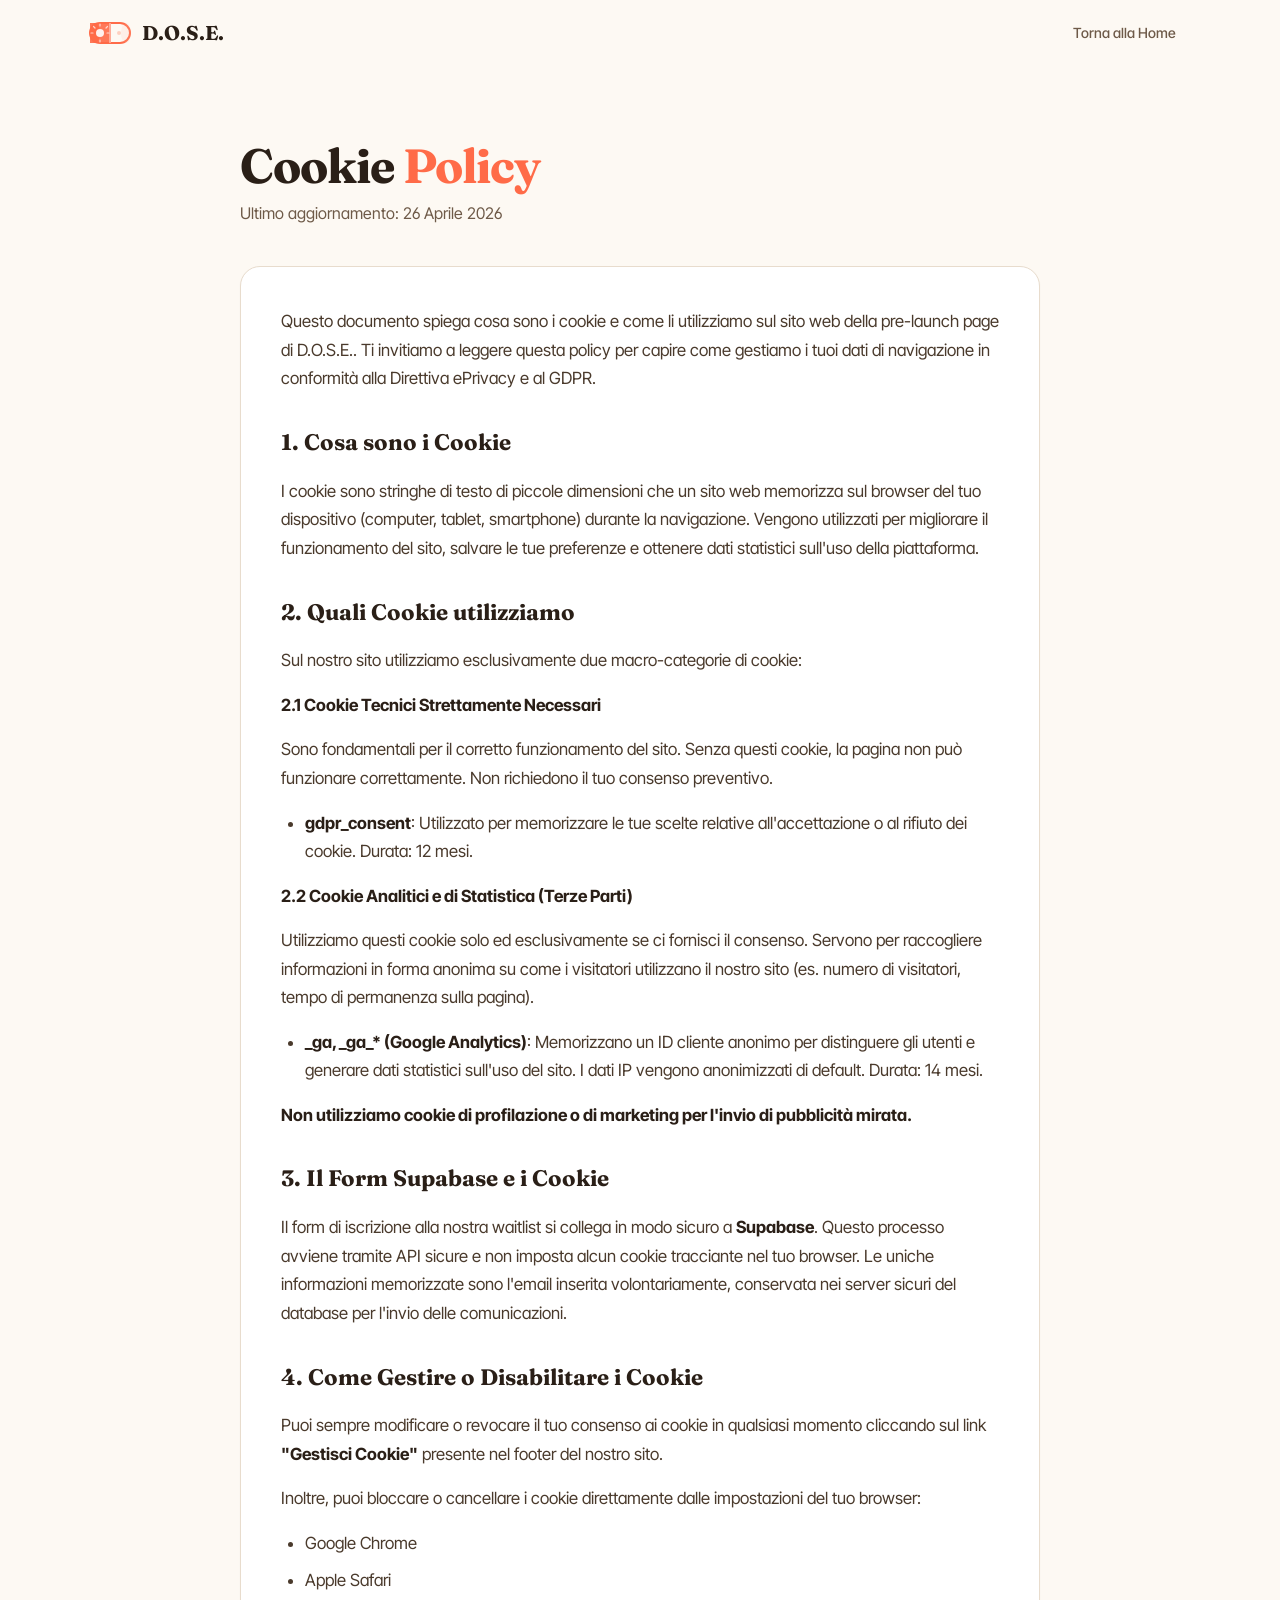
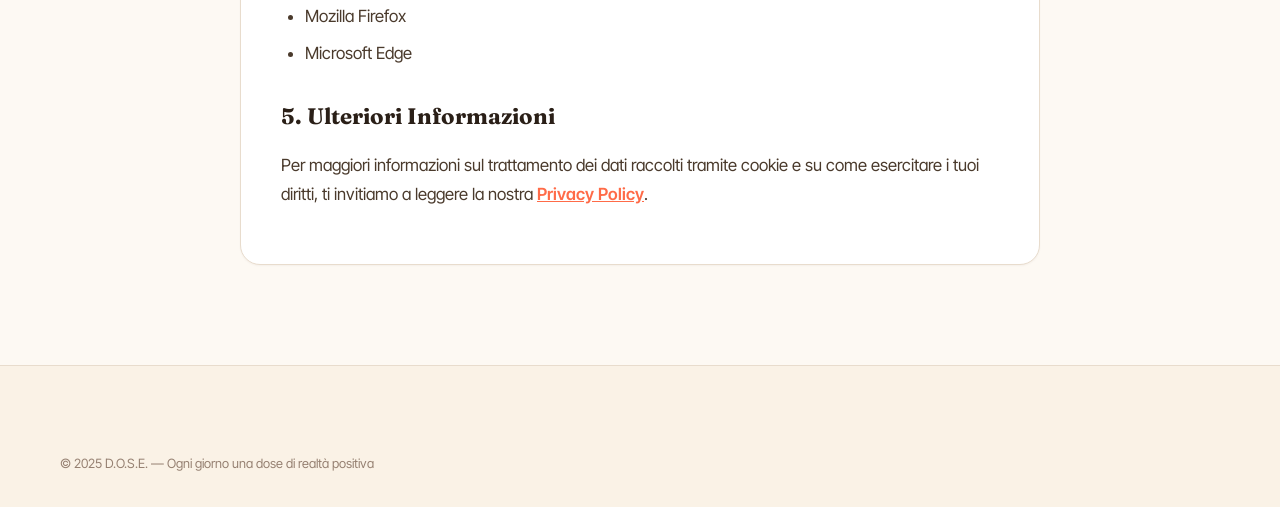
==== cookie.html @ d7580633 "Apply Sunrise design system, update index.html, style.css, and add Privacy/Cookie policy pages" ====
<!DOCTYPE html>
<html lang="it">
<head>
  <meta charset="UTF-8">
  <meta name="viewport" content="width=device-width, initial-scale=1.0">
  <title>Cookie Policy — D.O.S.E.</title>
  <meta name="robots" content="noindex, follow">
  <link rel="icon" type="image/png" href="logo.png">
  <link rel="preconnect" href="https://fonts.googleapis.com">
  <link rel="preconnect" href="https://fonts.gstatic.com" crossorigin>
  <link href="https://fonts.googleapis.com/css2?family=Inter+Tight:wght@400;500;600;700&family=Fraunces:opsz,wght@9..144,400;9..144,500;9..144,600;9..144,700;9..144,800&display=swap" rel="stylesheet">
  <link rel="stylesheet" href="style.css">
  <link rel="stylesheet" href="../shared/gdpr.css">
  <style>
    .legal-content h3 { font-family: var(--font-display); font-size: 1.4rem; color: var(--ink); margin: 32px 0 16px; }
    .legal-content p, .legal-content ul { font-size: 1.05rem; color: var(--ink-2); line-height: 1.7; margin-bottom: 16px; }
    .legal-content ul { padding-left: 24px; }
    .legal-content li { margin-bottom: 8px; }
    .legal-content strong { color: var(--ink); }
  </style>
</head>
<body>

  <nav id="nav">
    <div class="nav-inner">
      <a href="/" class="logo">
        <svg width="44" height="28" viewBox="0 0 44 28" fill="none" xmlns="http://www.w3.org/2000/svg">
          <rect x="2" y="4" width="40" height="20" rx="10" fill="none" stroke="#ff6b48" stroke-width="2"/>
          <rect x="2" y="4" width="21" height="20" rx="0" fill="#ff6b48" opacity=".9"/>
          <rect x="2" y="4" width="10" height="20" rx="10" fill="#ff6b48"/>
          <rect x="23" y="4" width="10" height="20" rx="10" fill="none"/>
          <rect x="33" y="4" width="10" height="20" rx="10" fill="#ffb59e" opacity=".15"/>
          <line x1="22" y1="4" x2="22" y2="24" stroke="#FFF" stroke-width="1.5" opacity=".5"/>
          <circle cx="31" cy="14" r="2" fill="#ffb59e" opacity=".6"/>
          <circle cx="12" cy="14" r="4" fill="white" opacity=".9"/>
          <path d="M12 7 L12 5M12 21 L12 23M5 14 L3 14M21 14 L19 14M7 9 L5.5 7.5M18 9 L19.5 7.5" stroke="white" stroke-width="1.2" stroke-linecap="round" opacity=".7"/>
        </svg>
        <span>D.O.S.E.</span>
      </a>
      <nav class="nav-links" id="nav-links">
        <a href="/">Torna alla Home</a>
      </nav>
    </div>
  </nav>

  <section class="section" style="padding-top: 140px; min-height: 80vh;">
    <div class="wrap" style="max-width: 800px;">
      <h1 class="sec-title" style="margin-bottom: 8px;">Cookie <span>Policy</span></h1>
      <p style="color: var(--ink-3); margin-bottom: 40px;">Ultimo aggiornamento: 26 Aprile 2026</p>
      
      <div class="card legal-content" style="padding: 40px; text-align: left;">
        <p>Questo documento spiega cosa sono i cookie e come li utilizziamo sul sito web della pre-launch page di D.O.S.E.. Ti invitiamo a leggere questa policy per capire come gestiamo i tuoi dati di navigazione in conformità alla Direttiva ePrivacy e al GDPR.</p>

        <h3>1. Cosa sono i Cookie</h3>
        <p>I cookie sono stringhe di testo di piccole dimensioni che un sito web memorizza sul browser del tuo dispositivo (computer, tablet, smartphone) durante la navigazione. Vengono utilizzati per migliorare il funzionamento del sito, salvare le tue preferenze e ottenere dati statistici sull'uso della piattaforma.</p>

        <h3>2. Quali Cookie utilizziamo</h3>
        <p>Sul nostro sito utilizziamo esclusivamente due macro-categorie di cookie:</p>
        
        <p><strong>2.1 Cookie Tecnici Strettamente Necessari</strong></p>
        <p>Sono fondamentali per il corretto funzionamento del sito. Senza questi cookie, la pagina non può funzionare correttamente. Non richiedono il tuo consenso preventivo.</p>
        <ul>
          <li><strong>gdpr_consent</strong>: Utilizzato per memorizzare le tue scelte relative all'accettazione o al rifiuto dei cookie. Durata: 12 mesi.</li>
        </ul>

        <p><strong>2.2 Cookie Analitici e di Statistica (Terze Parti)</strong></p>
        <p>Utilizziamo questi cookie solo ed esclusivamente se ci fornisci il consenso. Servono per raccogliere informazioni in forma anonima su come i visitatori utilizzano il nostro sito (es. numero di visitatori, tempo di permanenza sulla pagina).</p>
        <ul>
          <li><strong>_ga, _ga_* (Google Analytics)</strong>: Memorizzano un ID cliente anonimo per distinguere gli utenti e generare dati statistici sull'uso del sito. I dati IP vengono anonimizzati di default. Durata: 14 mesi.</li>
        </ul>

        <p><strong>Non utilizziamo cookie di profilazione o di marketing per l'invio di pubblicità mirata.</strong></p>

        <h3>3. Il Form Supabase e i Cookie</h3>
        <p>Il form di iscrizione alla nostra waitlist si collega in modo sicuro a <strong>Supabase</strong>. Questo processo avviene tramite API sicure e non imposta alcun cookie tracciante nel tuo browser. Le uniche informazioni memorizzate sono l'email inserita volontariamente, conservata nei server sicuri del database per l'invio delle comunicazioni.</p>

        <h3>4. Come Gestire o Disabilitare i Cookie</h3>
        <p>Puoi sempre modificare o revocare il tuo consenso ai cookie in qualsiasi momento cliccando sul link <strong>"Gestisci Cookie"</strong> presente nel footer del nostro sito.</p>
        <p>Inoltre, puoi bloccare o cancellare i cookie direttamente dalle impostazioni del tuo browser:</p>
        <ul>
          <li><a href="https://support.google.com/chrome/answer/95647" target="_blank" rel="noopener">Google Chrome</a></li>
          <li><a href="https://support.apple.com/it-it/guide/safari/sfri11471/mac" target="_blank" rel="noopener">Apple Safari</a></li>
          <li><a href="https://support.mozilla.org/it/kb/gestione-dei-cookie" target="_blank" rel="noopener">Mozilla Firefox</a></li>
          <li><a href="https://support.microsoft.com/it-it/microsoft-edge/eliminare-i-cookie-in-microsoft-edge-63947406-40ac-c3b8-57b9-2a946a29ae09" target="_blank" rel="noopener">Microsoft Edge</a></li>
        </ul>

        <h3>5. Ulteriori Informazioni</h3>
        <p>Per maggiori informazioni sul trattamento dei dati raccolti tramite cookie e su come esercitare i tuoi diritti, ti invitiamo a leggere la nostra <a href="privacy.html" style="color: var(--dose-coral); font-weight: 600; text-decoration: underline;">Privacy Policy</a>.</p>
      </div>
    </div>
  </section>

  <!-- ── FOOTER ────────────────────── -->
  <footer class="footer">
    <div class="footer-bot" style="border-top: none;">
      <p>© 2025 D.O.S.E. — Ogni giorno una dose di realtà positiva</p>
    </div>
  </footer>

</body>
</html>
---- style.css ----
/* D.O.S.E. — Design System */
/* Sunrise / warm optimism: peach, coral, golden hour */

:root {
  /* Brand */
  --dose-coral: #ff6b48;
  --dose-coral-deep: #e54b2a;
  --dose-peach: #ffd9c2;
  --dose-peach-soft: #ffe8d6;
  --dose-gold: #f5b962;
  --dose-amber: #d97a2c;
  --dose-rose: #ffb59e;

  /* Neutrals — warm */
  --ink: #2a1f17;
  --ink-2: #4a3a2c;
  --ink-3: #6e5a48;
  --ink-4: #968172;
  --line: #e8dccd;
  --line-2: #f0e6d8;
  --paper: #fdf9f3;
  --paper-2: #faf2e6;
  --cream: #fff8ee;
  --white: #ffffff;

  /* Semantic */
  --verified: #2f8f5e;
  --verified-bg: #e1f4e8;
  --warn: #c46a1a;
  --warn-bg: #fbecd6;
  --danger: #c53d3d;
  --danger-bg: #fbe2e2;

  /* Tier */
  --premium: #d4a248;
  --pro: #8a4dd9;
  --donor: #c0673e;

  /* Type */
  --font-sans: "Inter Tight", "SF Pro Text", -apple-system, BlinkMacSystemFont, system-ui, sans-serif;
  --font-display: "Fraunces", "Source Serif Pro", Georgia, serif;
  --font-mono: "JetBrains Mono", "SF Mono", ui-monospace, monospace;

  /* Radius */
  --r-sm: 6px;
  --r-md: 10px;
  --r-lg: 14px;
  --r-xl: 20px;
  --r-2xl: 28px;
  --r-full: 9999px;

  /* Shadow */
  --sh-sm: 0 1px 2px rgba(60, 30, 10, 0.04);
  --sh-md: 0 4px 14px rgba(80, 40, 15, 0.08);
  --sh-lg: 0 10px 32px rgba(80, 40, 15, 0.12);
}

/* Dark theme override (.dose-dark) */
.dose-dark {
  --ink: #fcefe1;
  --ink-2: #e3d3c0;
  --ink-3: #b39e8a;
  --ink-4: #8a7864;
  --line: #3a2c20;
  --line-2: #2c2017;
  --paper: #1a130d;
  --paper-2: #221911;
  --cream: #261c14;
  --white: #2c2118;

  --dose-peach: #4d2a18;
  --dose-peach-soft: #3a2014;
  --verified-bg: #163223;
  --warn-bg: #3a2912;
  --danger-bg: #3a1818;
}

@import url('https://fonts.googleapis.com/css2?family=Inter+Tight:wght@400;500;600;700&family=Fraunces:opsz,wght@9..144,400;9..144,500;9..144,600;9..144,700;9..144,800&display=swap');

*,*::before,*::after{box-sizing:border-box;margin:0;padding:0}
html{scroll-behavior:smooth;-webkit-font-smoothing:antialiased}
body{background:var(--paper);color:var(--ink);font-family:var(--font-sans);line-height:1.6;overflow-x:hidden;font-feature-settings:"ss01","cv11";}
img,svg{display:block;max-width:100%}
a{color:inherit;text-decoration:none}
button,input{font-family:inherit}

/* ── NAV ───────────────────────────── */
#nav{
  position:fixed;top:0;left:0;right:0;z-index:200;
  background:rgba(253,249,243,.88);
  border-bottom:1px solid transparent;
  backdrop-filter:blur(20px);-webkit-backdrop-filter:blur(20px);
  transition:border-color .3s,box-shadow .3s;
}
#nav.scrolled{border-color:var(--line);box-shadow:var(--sh-sm)}
.nav-inner{
  max-width:1160px;margin:0 auto;padding:0 28px;
  height:66px;display:flex;align-items:center;justify-content:space-between;
}
.logo{display:flex;align-items:center;gap:10px;font-family:var(--font-display);font-weight:700;font-size:1.25rem;color:var(--ink)}
.nav-links{display:flex;align-items:center;gap:4px}
.nav-links a{padding:8px 16px;font-size:.875rem;font-weight:500;color:var(--ink-3);border-radius:var(--r-md);transition:color .2s,background .2s}
.nav-links a:hover{color:var(--ink);background:var(--paper-2)}
.btn-nav{
  background:var(--ink) !important;color:var(--paper) !important;
  padding:9px 22px !important;border-radius:var(--r-full) !important;
  font-weight:600 !important;transition:transform .2s,box-shadow .2s !important;
}
.btn-nav:hover{transform:translateY(-2px) !important;box-shadow:var(--sh-md) !important}

/* ── HERO ──────────────────────────── */
.hero{
  min-height:100vh;display:grid;grid-template-columns:1fr 1fr;
  gap:60px;align-items:center;max-width:1160px;margin:0 auto;
  padding:110px 28px 80px;position:relative;
}
.hero::before{
  content:"";position:absolute;width:600px;height:600px;border-radius:50%;
  background:radial-gradient(circle,rgba(255,107,72,.08) 0%,transparent 70%);
  top:-100px;right:-150px;pointer-events:none;
}
.hero-badge{
  display:inline-flex;align-items:center;gap:8px;
  background:var(--dose-peach-soft);color:var(--dose-coral-deep);
  padding:7px 15px;border-radius:var(--r-full);font-size:.78rem;font-weight:600;
  margin-bottom:24px;border:1px solid rgba(255,107,72,.15);
}
.hero-title{
  font-family:var(--font-display);font-size:clamp(2.6rem,5vw,4.2rem);
  font-weight:700;line-height:1.1;letter-spacing:-.02em;color:var(--ink);
  margin-bottom:22px;
}
.hero-title em{font-style:italic;color:var(--dose-coral)}
.hero-sub{font-size:1.1rem;color:var(--ink-2);line-height:1.75;margin-bottom:36px;max-width:480px}
.hero-form{display:flex;gap:10px;flex-wrap:wrap;margin-bottom:14px}
.hero-form input{
  flex:1;min-width:210px;padding:14px 20px;
  border:1px solid var(--line);border-radius:var(--r-xl);
  background:var(--white);font-size:.9rem;color:var(--ink);outline:none;
  transition:border-color .2s,box-shadow .2s;
}
.hero-form input:focus{border-color:var(--dose-coral);box-shadow:0 0 0 4px rgba(255,107,72,.12)}
.hero-form input::placeholder{color:var(--ink-4)}
.btn-primary{
  display:inline-flex;align-items:center;justify-content:center;gap:8px;
  background:var(--dose-coral);color:#fff;padding:14px 24px;
  border-radius:var(--r-xl);font-size:.95rem;font-weight:600;border:none;cursor:pointer;
  transition:transform .2s,box-shadow .2s,background .2s;white-space:nowrap;
}
.btn-primary:hover{transform:translateY(-2px);box-shadow:0 8px 28px rgba(255,107,72,.3);background:var(--dose-coral-deep);}
.form-note{font-size:.78rem;color:var(--ink-4);margin-bottom:32px}
.hero-stats{display:flex;align-items:center;gap:28px;padding-top:28px;border-top:1px solid var(--line)}
.stat{display:flex;flex-direction:column;gap:3px}
.stat-n{font-family:var(--font-display);font-size:1.5rem;font-weight:700;color:var(--ink)}
.stat-l{font-size:.73rem;color:var(--ink-3);font-weight:500}
.stat-sep{width:1px;height:36px;background:var(--line)}

/* Hero right — news feed cards */
.hero-right{position:relative;display:flex;align-items:center;justify-content:center}
.feed-stack{position:relative;width:100%;max-width:380px}
.feed-card{
  background:var(--white);border-radius:var(--r-xl);padding:18px 20px;
  border:1px solid var(--line);box-shadow:var(--sh-md);
  margin-bottom:14px;animation:float-card 5s ease-in-out infinite;
}
.feed-card:nth-child(2){animation-delay:.9s}
.feed-card:nth-child(3){animation-delay:1.8s}
@keyframes float-card{0%,100%{transform:translateY(0)}50%{transform:translateY(-8px)}}
.feed-header{display:flex;align-items:center;gap:10px;margin-bottom:12px}
.feed-avatar{
  width:36px;height:36px;border-radius:50%;
  display:flex;align-items:center;justify-content:center;
  font-size:.65rem;font-weight:700;color:#fff;flex-shrink:0;
}
.av-amber{background:linear-gradient(135deg,#f5b962,#d97a2c)}
.av-rose{background:linear-gradient(135deg,#ffb59e,#ff6b48)}
.av-teal{background:linear-gradient(135deg,#6fc9a7,#2f8f5e)}
.feed-meta{flex:1}
.feed-author{font-weight:600;font-size:.85rem;color:var(--ink)}
.feed-time{font-size:.7rem;color:var(--ink-4)}
.feed-verified{
  display:flex;align-items:center;gap:4px;background:var(--verified-bg);
  color:var(--verified);font-size:.7rem;font-weight:700;padding:3px 8px;border-radius:var(--r-full);
}
.feed-content{font-size:.9rem;color:var(--ink-2);line-height:1.6;margin-bottom:12px}
.feed-reactions{display:flex;align-items:center;gap:12px}
.reaction{display:flex;align-items:center;gap:4px;font-size:.78rem;color:var(--ink-3)}

/* ── SECTIONS ──────────────────────── */
.section{padding:100px 28px}
.section-warm{background:var(--dose-peach-soft);padding:100px 28px}
.section-teal{background:var(--cream);padding:100px 28px}
.wrap{max-width:1160px;margin:0 auto}
.section-head{margin-bottom:56px}
.chip{
  display:inline-flex;align-items:center;gap:6px;
  padding:5px 14px;border-radius:var(--r-full);font-size:.75rem;
  font-weight:700;letter-spacing:.08em;text-transform:uppercase;
  margin-bottom:14px;
}
.chip-coral{background:rgba(255,107,72,.1);color:var(--dose-coral-deep);border:1px solid rgba(255,107,72,.2)}
.chip-amber{background:rgba(217,122,44,.1);color:var(--dose-amber);border:1px solid rgba(217,122,44,.2)}
.chip-rose{background:rgba(255,181,158,.2);color:var(--dose-coral-deep);border:1px solid rgba(255,107,72,.15)}
.chip-teal{background:var(--verified-bg);color:var(--verified);border:1px solid rgba(47,143,94,.15)}
.sec-title{font-family:var(--font-display);font-size:clamp(2rem,4vw,3rem);font-weight:700;line-height:1.1;letter-spacing:-.02em;color:var(--ink)}
.sec-title span{color:var(--dose-coral)}
.sec-title .rose{color:var(--dose-rose)}
.sec-title .teal{color:var(--verified)}
.sec-sub{margin-top:14px;font-size:1.05rem;color:var(--ink-2);max-width:560px;line-height:1.75}

/* ── CARDS ─────────────────────────── */
.grid-3{display:grid;grid-template-columns:repeat(3,1fr);gap:20px}
.card{
  background:var(--white);border-radius:var(--r-xl);padding:30px 26px;
  border:1px solid var(--line);box-shadow:var(--sh-sm);
  transition:transform .3s,box-shadow .3s;
}
.card:hover{transform:translateY(-5px);box-shadow:var(--sh-md)}
.card-icon{width:54px;height:54px;border-radius:var(--r-lg);display:flex;align-items:center;justify-content:center;margin-bottom:20px}
.icon-amber{background:rgba(217,122,44,.1)}
.icon-rose{background:rgba(255,181,158,.3)}
.icon-teal{background:var(--verified-bg)}
.card h3{font-family:var(--font-display);font-size:1.2rem;font-weight:700;margin-bottom:10px;color:var(--ink)}
.card p{font-size:.9rem;color:var(--ink-3);line-height:1.7}

/* ── BENTO ──────────────────────────── */
.bento{display:grid;grid-template-columns:repeat(3,1fr);gap:16px}
.bento-card{background:var(--white);border-radius:var(--r-xl);padding:28px;border:1px solid var(--line);box-shadow:var(--sh-sm);transition:transform .3s,box-shadow .3s}
.bento-card:hover{transform:translateY(-4px);box-shadow:var(--sh-md)}
.bento-card.span2{grid-column:span 2}
.bento-icon{width:48px;height:48px;border-radius:var(--r-md);display:flex;align-items:center;justify-content:center;margin-bottom:16px}
.bento-card h4{font-family:var(--font-display);font-size:1.1rem;font-weight:700;margin-bottom:6px;color:var(--ink)}
.bento-card p{font-size:.85rem;color:var(--ink-2);line-height:1.65}
.bento-big-num{font-family:var(--font-display);font-size:3.5rem;font-weight:700;color:var(--dose-coral);opacity:.3;margin-bottom:4px;letter-spacing:-.03em}

/* ── CTA ──────────────────────────── */
.cta-section{background:linear-gradient(135deg,var(--dose-coral),var(--dose-gold));color:#fff;padding:100px 28px;text-align:center;position:relative;overflow:hidden}
.cta-section::before{content:"";position:absolute;width:700px;height:700px;border-radius:50%;background:rgba(255,255,255,.07);top:-300px;right:-200px;pointer-events:none}
.cta-section::after{content:"";position:absolute;width:500px;height:500px;border-radius:50%;background:rgba(0,0,0,.06);bottom:-200px;left:-100px;pointer-events:none}
.cta-inner{position:relative;z-index:1;max-width:580px;margin:0 auto}
.cta-section h2{font-family:var(--font-display);font-size:clamp(1.8rem,4vw,2.8rem);font-weight:700;letter-spacing:-.025em;margin-bottom:16px}
.cta-section p{font-size:1.05rem;opacity:.9;margin-bottom:36px;line-height:1.7}
.cta-form{display:flex;gap:10px;justify-content:center;flex-wrap:wrap}
.cta-form input{flex:1;min-width:220px;padding:14px 20px;border-radius:var(--r-xl);border:1px solid rgba(255,255,255,.35);background:rgba(255,255,255,.18);color:#fff;font-size:.95rem;outline:none;backdrop-filter:blur(6px);transition:border-color .2s}
.cta-form input::placeholder{color:rgba(255,255,255,.7)}
.cta-form input:focus{border-color:rgba(255,255,255,.9)}
.btn-white{background:#fff;color:var(--dose-coral-deep);padding:14px 26px;border-radius:var(--r-xl);font-size:.95rem;font-weight:700;border:none;cursor:pointer;transition:transform .2s,box-shadow .2s;white-space:nowrap}
.btn-white:hover{transform:translateY(-2px);box-shadow:var(--sh-md)}

/* ── FOOTER ────────────────────────── */
.footer{background:var(--paper-2);border-top:1px solid var(--line);padding:64px 28px 32px}
.footer-top{max-width:1160px;margin:0 auto;display:flex;gap:64px;flex-wrap:wrap;margin-bottom:48px}
.footer-brand{flex:0 0 280px}
.footer-brand .logo{margin-bottom:14px}
.footer-brand p{font-size:.875rem;color:var(--ink-3);line-height:1.65}
.footer-links{flex:1;display:flex;gap:48px;flex-wrap:wrap}
.fcol{display:flex;flex-direction:column;gap:0}
.fcol h5{font-size:.75rem;font-weight:700;text-transform:uppercase;letter-spacing:.05em;color:var(--ink-4);margin-bottom:16px}
.fcol a{font-size:.875rem;color:var(--ink-3);padding:5px 0;transition:color .2s}
.fcol a:hover{color:var(--ink)}
.footer-bot{max-width:1160px;margin:0 auto;display:flex;justify-content:space-between;align-items:center;flex-wrap:wrap;gap:12px;padding-top:24px;border-top:1px solid var(--line)}
.footer-bot p{font-size:.8rem;color:var(--ink-4)}
.socials{display:flex;gap:8px}
.socials a{width:36px;height:36px;border-radius:var(--r-md);border:1px solid var(--line);display:flex;align-items:center;justify-content:center;color:var(--ink-3);transition:color .2s,border-color .2s,background .2s}
.socials a:hover{color:var(--dose-coral);border-color:var(--dose-coral);background:var(--dose-peach-soft)}

/* ── ANIMATIONS ────────────────────── */
.reveal{opacity:0;transform:translateY(28px);transition:opacity .65s ease,transform .65s ease}
.reveal.visible{opacity:1;transform:none}
.reveal-up{opacity:0;transform:translateY(22px);transition:opacity .5s ease calc(var(--d,0s)),transform .5s ease calc(var(--d,0s))}
.reveal-up.visible{opacity:1;transform:none}

/* ── HAMBURGER MENU ─────────────────── */
.nav-toggle{
  display:none;
  flex-direction:column;justify-content:center;align-items:center;
  gap:5px;width:40px;height:40px;border-radius:10px;
  background:transparent;border:1px solid var(--line);cursor:pointer;
  padding:8px;transition:background .2s,border-color .2s;flex-shrink:0;
}
.nav-toggle span{
  display:block;width:18px;height:2px;background:var(--ink);
  border-radius:2px;transition:transform .3s,opacity .3s;
}
.nav-toggle.open span:nth-child(1){transform:translateY(7px) rotate(45deg)}
.nav-toggle.open span:nth-child(2){opacity:0}
.nav-toggle.open span:nth-child(3){transform:translateY(-7px) rotate(-45deg)}

/* ── RESPONSIVE ─────────────────────── */
@media(max-width:1024px){
  .hero{grid-template-columns:1fr;gap:48px;padding-top:100px;text-align:center;}
  .hero-left{display:flex;flex-direction:column;align-items:center}
  .hero-sub{margin-left:auto;margin-right:auto}
  .hero-stats{justify-content:center}
  .hero-right{justify-content:center}
  .feed-stack{max-width:420px}
  .bento{grid-template-columns:1fr 1fr}
  .bento-card.span2{grid-column:span 1}
  .grid-3[style*="repeat(4"]{grid-template-columns:repeat(2,1fr) !important}
}
@media(max-width:768px){
  .nav-toggle{display:flex}
  .nav-links{
    display:none;
    position:absolute;top:66px;left:0;right:0;
    background:rgba(253,249,243,.98);
    border-bottom:1px solid var(--line);
    backdrop-filter:blur(20px);-webkit-backdrop-filter:blur(20px);
    flex-direction:column;gap:0;padding:12px 16px 20px;
    box-shadow:var(--sh-md);
  }
  .nav-links.open{display:flex}
  .nav-links a{padding:12px 16px;font-size:.95rem;border-radius:var(--r-md);width:100%;text-align:left;}
  .btn-nav{margin-top:8px;text-align:center !important}
  .section,.section-warm,.section-teal{padding:70px 20px}
  .section-head{margin-bottom:40px}
  .hero{padding:90px 20px 60px;gap:40px}
  .hero-title{font-size:clamp(2.2rem,8vw,3rem)}
  .grid-3{grid-template-columns:1fr}
  .grid-3[style*="repeat(4"]{grid-template-columns:repeat(2,1fr) !important}
  .bento{grid-template-columns:1fr}
  .bento-card.span2{grid-column:span 1}
  .footer{padding:48px 20px 28px}
  .footer-top{flex-direction:column;gap:32px}
  .footer-brand{flex:none;width:100%}
  .footer-links{gap:24px}
  .footer-bot{flex-direction:column;align-items:flex-start;gap:16px}
}
@media(max-width:480px){
  .nav-inner{padding:0 16px}
  .hero{padding:80px 16px 52px;gap:36px}
  .hero-title{font-size:clamp(2rem,9vw,2.6rem)}
  .hero-sub{font-size:.95rem}
  .hero-form{flex-direction:column;gap:10px}
  .hero-form input,.btn-primary{width:100%;min-width:0;justify-content:center}
  .hero-stats{gap:18px;flex-wrap:wrap}
  .stat-sep{display:none}
  .feed-stack{max-width:100%}
  .section,.section-warm,.section-teal{padding:56px 16px}
  .sec-title{font-size:clamp(1.7rem,7vw,2.2rem)}
  .card{padding:22px 18px}
  .bento-card{padding:22px 18px}
  .cta-section{padding:70px 16px}
  .cta-form{flex-direction:column;align-items:stretch}
  .cta-form input,.btn-white{width:100%;min-width:0}
  .footer{padding:40px 16px 24px}
  .footer-links{flex-direction:column;gap:20px}
  .footer-bot{gap:12px}
}
@media(max-width:360px){
  .hero-title{font-size:1.9rem}
  .sec-title{font-size:1.6rem}
  .grid-3[style*="repeat(4"]{grid-template-columns:1fr !important}
}
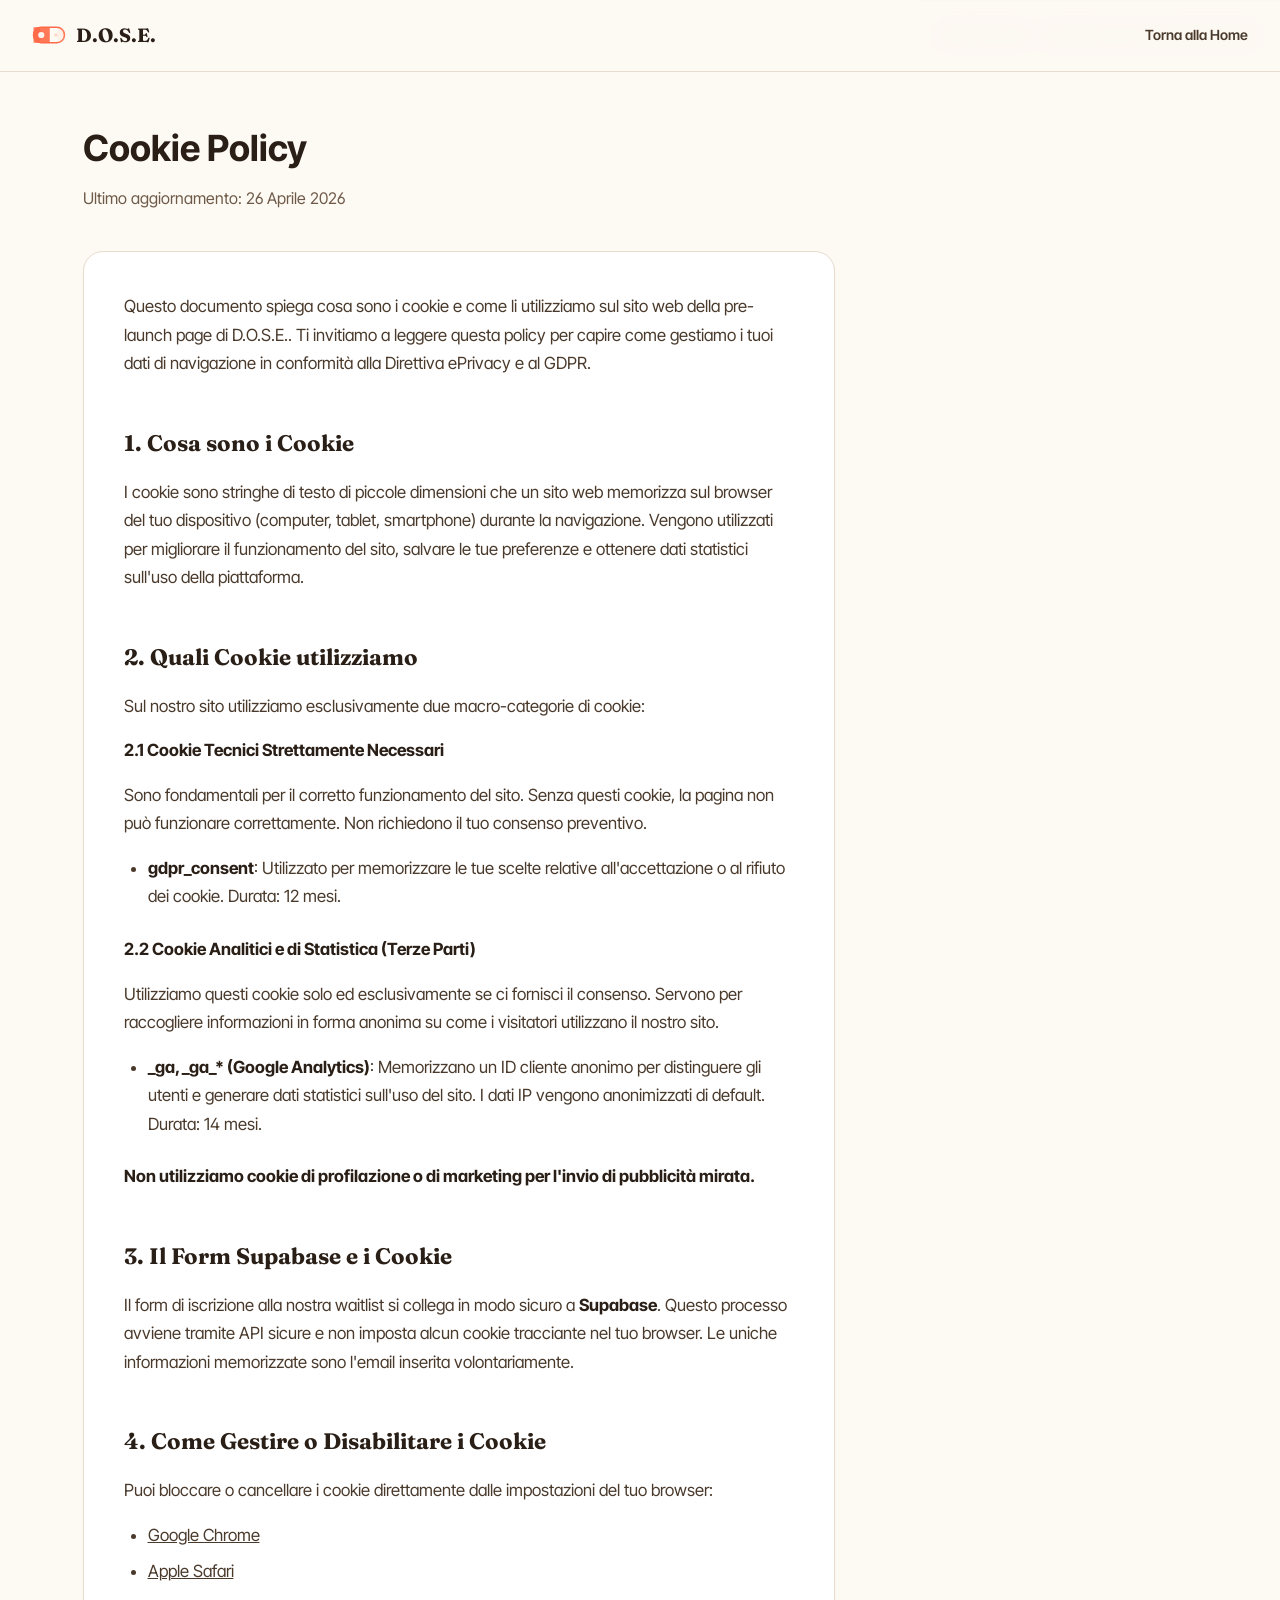
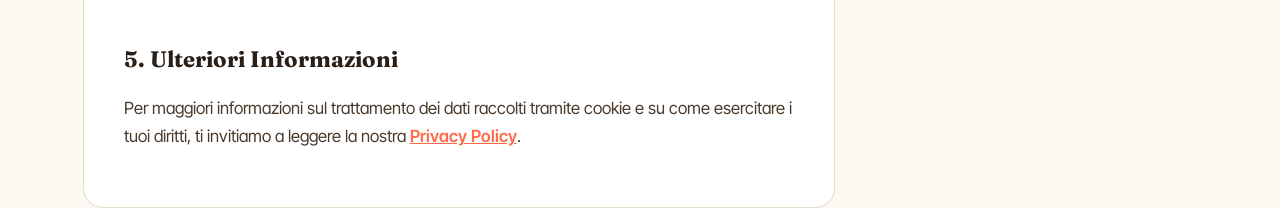
==== commit 71a8632a: "Complete redesign: implement web-shell app UI as landing page and add Termini" ====
--- a/cookie.html
+++ b/cookie.html
@@ -11,90 +11,68 @@
   <link href="https://fonts.googleapis.com/css2?family=Inter+Tight:wght@400;500;600;700&family=Fraunces:opsz,wght@9..144,400;9..144,500;9..144,600;9..144,700;9..144,800&display=swap" rel="stylesheet">
   <link rel="stylesheet" href="style.css">
   <link rel="stylesheet" href="../shared/gdpr.css">
-  <style>
-    .legal-content h3 { font-family: var(--font-display); font-size: 1.4rem; color: var(--ink); margin: 32px 0 16px; }
-    .legal-content p, .legal-content ul { font-size: 1.05rem; color: var(--ink-2); line-height: 1.7; margin-bottom: 16px; }
-    .legal-content ul { padding-left: 24px; }
-    .legal-content li { margin-bottom: 8px; }
-    .legal-content strong { color: var(--ink); }
-  </style>
 </head>
-<body>
+<body class="app-layout legal-page" style="overflow-y: auto;">
 
-  <nav id="nav">
-    <div class="nav-inner">
-      <a href="/" class="logo">
-        <svg width="44" height="28" viewBox="0 0 44 28" fill="none" xmlns="http://www.w3.org/2000/svg">
-          <rect x="2" y="4" width="40" height="20" rx="10" fill="none" stroke="#ff6b48" stroke-width="2"/>
-          <rect x="2" y="4" width="21" height="20" rx="0" fill="#ff6b48" opacity=".9"/>
-          <rect x="2" y="4" width="10" height="20" rx="10" fill="#ff6b48"/>
-          <rect x="23" y="4" width="10" height="20" rx="10" fill="none"/>
-          <rect x="33" y="4" width="10" height="20" rx="10" fill="#ffb59e" opacity=".15"/>
-          <line x1="22" y1="4" x2="22" y2="24" stroke="#FFF" stroke-width="1.5" opacity=".5"/>
-          <circle cx="31" cy="14" r="2" fill="#ffb59e" opacity=".6"/>
-          <circle cx="12" cy="14" r="4" fill="white" opacity=".9"/>
-          <path d="M12 7 L12 5M12 21 L12 23M5 14 L3 14M21 14 L19 14M7 9 L5.5 7.5M18 9 L19.5 7.5" stroke="white" stroke-width="1.2" stroke-linecap="round" opacity=".7"/>
-        </svg>
-        <span>D.O.S.E.</span>
-      </a>
-      <nav class="nav-links" id="nav-links">
-        <a href="/">Torna alla Home</a>
-      </nav>
-    </div>
+  <nav id="nav" class="app-topbar" style="position: fixed; width: 100%; top: 0;">
+    <a href="/" class="logo" style="display: flex; align-items: center; gap: 10px; text-decoration: none;">
+      <svg width="34" height="22" viewBox="0 0 44 28" fill="none" xmlns="http://www.w3.org/2000/svg">
+        <rect x="2" y="4" width="40" height="20" rx="10" fill="none" stroke="#ff6b48" stroke-width="2"/>
+        <rect x="2" y="4" width="21" height="20" rx="0" fill="#ff6b48" opacity=".9"/>
+        <rect x="2" y="4" width="10" height="20" rx="10" fill="#ff6b48"/>
+        <rect x="33" y="4" width="10" height="20" rx="10" fill="#ffb59e" opacity=".15"/>
+        <circle cx="31" cy="14" r="2" fill="#ffb59e" opacity=".6"/>
+        <circle cx="12" cy="14" r="4" fill="white" opacity=".9"/>
+      </svg>
+      <span style="font-family: var(--font-display); font-weight: 700; font-size: 1.2rem; color: var(--ink);">D.O.S.E.</span>
+    </a>
+    <a href="/" style="margin-left: auto; font-size: 14px; font-weight: 600; color: var(--ink-2); text-decoration: none;">Torna alla Home</a>
   </nav>
 
-  <section class="section" style="padding-top: 140px; min-height: 80vh;">
-    <div class="wrap" style="max-width: 800px;">
-      <h1 class="sec-title" style="margin-bottom: 8px;">Cookie <span>Policy</span></h1>
-      <p style="color: var(--ink-3); margin-bottom: 40px;">Ultimo aggiornamento: 26 Aprile 2026</p>
+  <main style="padding: 120px 24px 80px; max-width: 800px; margin: 0 auto; width: 100%;">
+    <h1 class="dose-display" style="font-size: 36px; margin-bottom: 8px;">Cookie <span>Policy</span></h1>
+    <p style="color: var(--ink-3); margin-bottom: 40px;">Ultimo aggiornamento: 26 Aprile 2026</p>
+    
+    <div class="dc-card legal-content" style="padding: 40px; text-align: left; cursor: default; transform: none; box-shadow: var(--sh-sm);">
+      <p>Questo documento spiega cosa sono i cookie e come li utilizziamo sul sito web della pre-launch page di D.O.S.E.. Ti invitiamo a leggere questa policy per capire come gestiamo i tuoi dati di navigazione in conformità alla Direttiva ePrivacy e al GDPR.</p>
+
+      <h3>1. Cosa sono i Cookie</h3>
+      <p>I cookie sono stringhe di testo di piccole dimensioni che un sito web memorizza sul browser del tuo dispositivo (computer, tablet, smartphone) durante la navigazione. Vengono utilizzati per migliorare il funzionamento del sito, salvare le tue preferenze e ottenere dati statistici sull'uso della piattaforma.</p>
+
+      <h3>2. Quali Cookie utilizziamo</h3>
+      <p>Sul nostro sito utilizziamo esclusivamente due macro-categorie di cookie:</p>
       
-      <div class="card legal-content" style="padding: 40px; text-align: left;">
-        <p>Questo documento spiega cosa sono i cookie e come li utilizziamo sul sito web della pre-launch page di D.O.S.E.. Ti invitiamo a leggere questa policy per capire come gestiamo i tuoi dati di navigazione in conformità alla Direttiva ePrivacy e al GDPR.</p>
+      <p><strong>2.1 Cookie Tecnici Strettamente Necessari</strong></p>
+      <p>Sono fondamentali per il corretto funzionamento del sito. Senza questi cookie, la pagina non può funzionare correttamente. Non richiedono il tuo consenso preventivo.</p>
+      <ul>
+        <li><strong>gdpr_consent</strong>: Utilizzato per memorizzare le tue scelte relative all'accettazione o al rifiuto dei cookie. Durata: 12 mesi.</li>
+      </ul>
 
-        <h3>1. Cosa sono i Cookie</h3>
-        <p>I cookie sono stringhe di testo di piccole dimensioni che un sito web memorizza sul browser del tuo dispositivo (computer, tablet, smartphone) durante la navigazione. Vengono utilizzati per migliorare il funzionamento del sito, salvare le tue preferenze e ottenere dati statistici sull'uso della piattaforma.</p>
+      <p><strong>2.2 Cookie Analitici e di Statistica (Terze Parti)</strong></p>
+      <p>Utilizziamo questi cookie solo ed esclusivamente se ci fornisci il consenso. Servono per raccogliere informazioni in forma anonima su come i visitatori utilizzano il nostro sito.</p>
+      <ul>
+        <li><strong>_ga, _ga_* (Google Analytics)</strong>: Memorizzano un ID cliente anonimo per distinguere gli utenti e generare dati statistici sull'uso del sito. I dati IP vengono anonimizzati di default. Durata: 14 mesi.</li>
+      </ul>
 
-        <h3>2. Quali Cookie utilizziamo</h3>
-        <p>Sul nostro sito utilizziamo esclusivamente due macro-categorie di cookie:</p>
-        
-        <p><strong>2.1 Cookie Tecnici Strettamente Necessari</strong></p>
-        <p>Sono fondamentali per il corretto funzionamento del sito. Senza questi cookie, la pagina non può funzionare correttamente. Non richiedono il tuo consenso preventivo.</p>
-        <ul>
-          <li><strong>gdpr_consent</strong>: Utilizzato per memorizzare le tue scelte relative all'accettazione o al rifiuto dei cookie. Durata: 12 mesi.</li>
-        </ul>
+      <p><strong>Non utilizziamo cookie di profilazione o di marketing per l'invio di pubblicità mirata.</strong></p>
 
-        <p><strong>2.2 Cookie Analitici e di Statistica (Terze Parti)</strong></p>
-        <p>Utilizziamo questi cookie solo ed esclusivamente se ci fornisci il consenso. Servono per raccogliere informazioni in forma anonima su come i visitatori utilizzano il nostro sito (es. numero di visitatori, tempo di permanenza sulla pagina).</p>
-        <ul>
-          <li><strong>_ga, _ga_* (Google Analytics)</strong>: Memorizzano un ID cliente anonimo per distinguere gli utenti e generare dati statistici sull'uso del sito. I dati IP vengono anonimizzati di default. Durata: 14 mesi.</li>
-        </ul>
+      <h3>3. Il Form Supabase e i Cookie</h3>
+      <p>Il form di iscrizione alla nostra waitlist si collega in modo sicuro a <strong>Supabase</strong>. Questo processo avviene tramite API sicure e non imposta alcun cookie tracciante nel tuo browser. Le uniche informazioni memorizzate sono l'email inserita volontariamente.</p>
 
-        <p><strong>Non utilizziamo cookie di profilazione o di marketing per l'invio di pubblicità mirata.</strong></p>
+      <h3>4. Come Gestire o Disabilitare i Cookie</h3>
+      <p>Puoi bloccare o cancellare i cookie direttamente dalle impostazioni del tuo browser:</p>
+      <ul>
+        <li><a href="https://support.google.com/chrome/answer/95647" target="_blank" rel="noopener" style="text-decoration: underline;">Google Chrome</a></li>
+        <li><a href="https://support.apple.com/it-it/guide/safari/sfri11471/mac" target="_blank" rel="noopener" style="text-decoration: underline;">Apple Safari</a></li>
+      </ul>
 
-        <h3>3. Il Form Supabase e i Cookie</h3>
-        <p>Il form di iscrizione alla nostra waitlist si collega in modo sicuro a <strong>Supabase</strong>. Questo processo avviene tramite API sicure e non imposta alcun cookie tracciante nel tuo browser. Le uniche informazioni memorizzate sono l'email inserita volontariamente, conservata nei server sicuri del database per l'invio delle comunicazioni.</p>
+      <h3>5. Ulteriori Informazioni</h3>
+      <p>Per maggiori informazioni sul trattamento dei dati raccolti tramite cookie e su come esercitare i tuoi diritti, ti invitiamo a leggere la nostra <a href="privacy.html" style="color: var(--dose-coral); font-weight: 600; text-decoration: underline;">Privacy Policy</a>.</p>
+    </div>
+  </main>
 
-        <h3>4. Come Gestire o Disabilitare i Cookie</h3>
-        <p>Puoi sempre modificare o revocare il tuo consenso ai cookie in qualsiasi momento cliccando sul link <strong>"Gestisci Cookie"</strong> presente nel footer del nostro sito.</p>
-        <p>Inoltre, puoi bloccare o cancellare i cookie direttamente dalle impostazioni del tuo browser:</p>
-        <ul>
-          <li><a href="https://support.google.com/chrome/answer/95647" target="_blank" rel="noopener">Google Chrome</a></li>
-          <li><a href="https://support.apple.com/it-it/guide/safari/sfri11471/mac" target="_blank" rel="noopener">Apple Safari</a></li>
-          <li><a href="https://support.mozilla.org/it/kb/gestione-dei-cookie" target="_blank" rel="noopener">Mozilla Firefox</a></li>
-          <li><a href="https://support.microsoft.com/it-it/microsoft-edge/eliminare-i-cookie-in-microsoft-edge-63947406-40ac-c3b8-57b9-2a946a29ae09" target="_blank" rel="noopener">Microsoft Edge</a></li>
-        </ul>
-
-        <h3>5. Ulteriori Informazioni</h3>
-        <p>Per maggiori informazioni sul trattamento dei dati raccolti tramite cookie e su come esercitare i tuoi diritti, ti invitiamo a leggere la nostra <a href="privacy.html" style="color: var(--dose-coral); font-weight: 600; text-decoration: underline;">Privacy Policy</a>.</p>
-      </div>
-    </div>
-  </section>
-
-  <!-- ── FOOTER ────────────────────── -->
-  <footer class="footer">
-    <div class="footer-bot" style="border-top: none;">
-      <p>© 2025 D.O.S.E. — Ogni giorno una dose di realtà positiva</p>
-    </div>
+  <footer style="text-align: center; padding: 24px; border-top: 1px solid var(--line); color: var(--ink-4); font-size: 13px;">
+    <p>© 2025 D.O.S.E. — Ogni giorno una dose di realtà positiva</p>
   </footer>
 
 </body>
--- a/style.css
+++ b/style.css
@@ -1,5 +1,4 @@
-/* D.O.S.E. — Design System */
-/* Sunrise / warm optimism: peach, coral, golden hour */
+/* D.O.S.E. — Design System (App Shell layout) */
 
 :root {
   /* Brand */
@@ -55,300 +54,309 @@
   --sh-lg: 0 10px 32px rgba(80, 40, 15, 0.12);
 }
 
-/* Dark theme override (.dose-dark) */
-.dose-dark {
-  --ink: #fcefe1;
-  --ink-2: #e3d3c0;
-  --ink-3: #b39e8a;
-  --ink-4: #8a7864;
-  --line: #3a2c20;
-  --line-2: #2c2017;
-  --paper: #1a130d;
-  --paper-2: #221911;
-  --cream: #261c14;
-  --white: #2c2118;
-
-  --dose-peach: #4d2a18;
-  --dose-peach-soft: #3a2014;
-  --verified-bg: #163223;
-  --warn-bg: #3a2912;
-  --danger-bg: #3a1818;
-}
-
 @import url('https://fonts.googleapis.com/css2?family=Inter+Tight:wght@400;500;600;700&family=Fraunces:opsz,wght@9..144,400;9..144,500;9..144,600;9..144,700;9..144,800&display=swap');
 
 *,*::before,*::after{box-sizing:border-box;margin:0;padding:0}
 html{scroll-behavior:smooth;-webkit-font-smoothing:antialiased}
-body{background:var(--paper);color:var(--ink);font-family:var(--font-sans);line-height:1.6;overflow-x:hidden;font-feature-settings:"ss01","cv11";}
+body{background:var(--paper);color:var(--ink);font-family:var(--font-sans);line-height:1.6;overflow:hidden;font-feature-settings:"ss01","cv11";}
 img,svg{display:block;max-width:100%}
 a{color:inherit;text-decoration:none}
-button,input{font-family:inherit}
-
-/* ── NAV ───────────────────────────── */
-#nav{
-  position:fixed;top:0;left:0;right:0;z-index:200;
-  background:rgba(253,249,243,.88);
-  border-bottom:1px solid transparent;
-  backdrop-filter:blur(20px);-webkit-backdrop-filter:blur(20px);
-  transition:border-color .3s,box-shadow .3s;
-}
-#nav.scrolled{border-color:var(--line);box-shadow:var(--sh-sm)}
-.nav-inner{
-  max-width:1160px;margin:0 auto;padding:0 28px;
-  height:66px;display:flex;align-items:center;justify-content:space-between;
-}
-.logo{display:flex;align-items:center;gap:10px;font-family:var(--font-display);font-weight:700;font-size:1.25rem;color:var(--ink)}
-.nav-links{display:flex;align-items:center;gap:4px}
-.nav-links a{padding:8px 16px;font-size:.875rem;font-weight:500;color:var(--ink-3);border-radius:var(--r-md);transition:color .2s,background .2s}
-.nav-links a:hover{color:var(--ink);background:var(--paper-2)}
-.btn-nav{
-  background:var(--ink) !important;color:var(--paper) !important;
-  padding:9px 22px !important;border-radius:var(--r-full) !important;
-  font-weight:600 !important;transition:transform .2s,box-shadow .2s !important;
-}
-.btn-nav:hover{transform:translateY(-2px) !important;box-shadow:var(--sh-md) !important}
-
-/* ── HERO ──────────────────────────── */
-.hero{
-  min-height:100vh;display:grid;grid-template-columns:1fr 1fr;
-  gap:60px;align-items:center;max-width:1160px;margin:0 auto;
-  padding:110px 28px 80px;position:relative;
-}
-.hero::before{
-  content:"";position:absolute;width:600px;height:600px;border-radius:50%;
-  background:radial-gradient(circle,rgba(255,107,72,.08) 0%,transparent 70%);
-  top:-100px;right:-150px;pointer-events:none;
-}
-.hero-badge{
-  display:inline-flex;align-items:center;gap:8px;
-  background:var(--dose-peach-soft);color:var(--dose-coral-deep);
-  padding:7px 15px;border-radius:var(--r-full);font-size:.78rem;font-weight:600;
-  margin-bottom:24px;border:1px solid rgba(255,107,72,.15);
-}
-.hero-title{
-  font-family:var(--font-display);font-size:clamp(2.6rem,5vw,4.2rem);
-  font-weight:700;line-height:1.1;letter-spacing:-.02em;color:var(--ink);
-  margin-bottom:22px;
-}
-.hero-title em{font-style:italic;color:var(--dose-coral)}
-.hero-sub{font-size:1.1rem;color:var(--ink-2);line-height:1.75;margin-bottom:36px;max-width:480px}
-.hero-form{display:flex;gap:10px;flex-wrap:wrap;margin-bottom:14px}
-.hero-form input{
-  flex:1;min-width:210px;padding:14px 20px;
-  border:1px solid var(--line);border-radius:var(--r-xl);
-  background:var(--white);font-size:.9rem;color:var(--ink);outline:none;
-  transition:border-color .2s,box-shadow .2s;
-}
-.hero-form input:focus{border-color:var(--dose-coral);box-shadow:0 0 0 4px rgba(255,107,72,.12)}
-.hero-form input::placeholder{color:var(--ink-4)}
-.btn-primary{
-  display:inline-flex;align-items:center;justify-content:center;gap:8px;
-  background:var(--dose-coral);color:#fff;padding:14px 24px;
-  border-radius:var(--r-xl);font-size:.95rem;font-weight:600;border:none;cursor:pointer;
-  transition:transform .2s,box-shadow .2s,background .2s;white-space:nowrap;
-}
-.btn-primary:hover{transform:translateY(-2px);box-shadow:0 8px 28px rgba(255,107,72,.3);background:var(--dose-coral-deep);}
-.form-note{font-size:.78rem;color:var(--ink-4);margin-bottom:32px}
-.hero-stats{display:flex;align-items:center;gap:28px;padding-top:28px;border-top:1px solid var(--line)}
-.stat{display:flex;flex-direction:column;gap:3px}
-.stat-n{font-family:var(--font-display);font-size:1.5rem;font-weight:700;color:var(--ink)}
-.stat-l{font-size:.73rem;color:var(--ink-3);font-weight:500}
-.stat-sep{width:1px;height:36px;background:var(--line)}
-
-/* Hero right — news feed cards */
-.hero-right{position:relative;display:flex;align-items:center;justify-content:center}
-.feed-stack{position:relative;width:100%;max-width:380px}
-.feed-card{
-  background:var(--white);border-radius:var(--r-xl);padding:18px 20px;
-  border:1px solid var(--line);box-shadow:var(--sh-md);
-  margin-bottom:14px;animation:float-card 5s ease-in-out infinite;
-}
-.feed-card:nth-child(2){animation-delay:.9s}
-.feed-card:nth-child(3){animation-delay:1.8s}
-@keyframes float-card{0%,100%{transform:translateY(0)}50%{transform:translateY(-8px)}}
-.feed-header{display:flex;align-items:center;gap:10px;margin-bottom:12px}
-.feed-avatar{
-  width:36px;height:36px;border-radius:50%;
-  display:flex;align-items:center;justify-content:center;
-  font-size:.65rem;font-weight:700;color:#fff;flex-shrink:0;
-}
-.av-amber{background:linear-gradient(135deg,#f5b962,#d97a2c)}
-.av-rose{background:linear-gradient(135deg,#ffb59e,#ff6b48)}
-.av-teal{background:linear-gradient(135deg,#6fc9a7,#2f8f5e)}
-.feed-meta{flex:1}
-.feed-author{font-weight:600;font-size:.85rem;color:var(--ink)}
-.feed-time{font-size:.7rem;color:var(--ink-4)}
-.feed-verified{
-  display:flex;align-items:center;gap:4px;background:var(--verified-bg);
-  color:var(--verified);font-size:.7rem;font-weight:700;padding:3px 8px;border-radius:var(--r-full);
-}
-.feed-content{font-size:.9rem;color:var(--ink-2);line-height:1.6;margin-bottom:12px}
-.feed-reactions{display:flex;align-items:center;gap:12px}
-.reaction{display:flex;align-items:center;gap:4px;font-size:.78rem;color:var(--ink-3)}
-
-/* ── SECTIONS ──────────────────────── */
-.section{padding:100px 28px}
-.section-warm{background:var(--dose-peach-soft);padding:100px 28px}
-.section-teal{background:var(--cream);padding:100px 28px}
-.wrap{max-width:1160px;margin:0 auto}
-.section-head{margin-bottom:56px}
-.chip{
-  display:inline-flex;align-items:center;gap:6px;
-  padding:5px 14px;border-radius:var(--r-full);font-size:.75rem;
-  font-weight:700;letter-spacing:.08em;text-transform:uppercase;
-  margin-bottom:14px;
-}
-.chip-coral{background:rgba(255,107,72,.1);color:var(--dose-coral-deep);border:1px solid rgba(255,107,72,.2)}
-.chip-amber{background:rgba(217,122,44,.1);color:var(--dose-amber);border:1px solid rgba(217,122,44,.2)}
-.chip-rose{background:rgba(255,181,158,.2);color:var(--dose-coral-deep);border:1px solid rgba(255,107,72,.15)}
-.chip-teal{background:var(--verified-bg);color:var(--verified);border:1px solid rgba(47,143,94,.15)}
-.sec-title{font-family:var(--font-display);font-size:clamp(2rem,4vw,3rem);font-weight:700;line-height:1.1;letter-spacing:-.02em;color:var(--ink)}
-.sec-title span{color:var(--dose-coral)}
-.sec-title .rose{color:var(--dose-rose)}
-.sec-title .teal{color:var(--verified)}
-.sec-sub{margin-top:14px;font-size:1.05rem;color:var(--ink-2);max-width:560px;line-height:1.75}
-
-/* ── CARDS ─────────────────────────── */
-.grid-3{display:grid;grid-template-columns:repeat(3,1fr);gap:20px}
-.card{
-  background:var(--white);border-radius:var(--r-xl);padding:30px 26px;
-  border:1px solid var(--line);box-shadow:var(--sh-sm);
-  transition:transform .3s,box-shadow .3s;
-}
-.card:hover{transform:translateY(-5px);box-shadow:var(--sh-md)}
-.card-icon{width:54px;height:54px;border-radius:var(--r-lg);display:flex;align-items:center;justify-content:center;margin-bottom:20px}
-.icon-amber{background:rgba(217,122,44,.1)}
-.icon-rose{background:rgba(255,181,158,.3)}
-.icon-teal{background:var(--verified-bg)}
-.card h3{font-family:var(--font-display);font-size:1.2rem;font-weight:700;margin-bottom:10px;color:var(--ink)}
-.card p{font-size:.9rem;color:var(--ink-3);line-height:1.7}
-
-/* ── BENTO ──────────────────────────── */
-.bento{display:grid;grid-template-columns:repeat(3,1fr);gap:16px}
-.bento-card{background:var(--white);border-radius:var(--r-xl);padding:28px;border:1px solid var(--line);box-shadow:var(--sh-sm);transition:transform .3s,box-shadow .3s}
-.bento-card:hover{transform:translateY(-4px);box-shadow:var(--sh-md)}
-.bento-card.span2{grid-column:span 2}
-.bento-icon{width:48px;height:48px;border-radius:var(--r-md);display:flex;align-items:center;justify-content:center;margin-bottom:16px}
-.bento-card h4{font-family:var(--font-display);font-size:1.1rem;font-weight:700;margin-bottom:6px;color:var(--ink)}
-.bento-card p{font-size:.85rem;color:var(--ink-2);line-height:1.65}
-.bento-big-num{font-family:var(--font-display);font-size:3.5rem;font-weight:700;color:var(--dose-coral);opacity:.3;margin-bottom:4px;letter-spacing:-.03em}
-
-/* ── CTA ──────────────────────────── */
-.cta-section{background:linear-gradient(135deg,var(--dose-coral),var(--dose-gold));color:#fff;padding:100px 28px;text-align:center;position:relative;overflow:hidden}
-.cta-section::before{content:"";position:absolute;width:700px;height:700px;border-radius:50%;background:rgba(255,255,255,.07);top:-300px;right:-200px;pointer-events:none}
-.cta-section::after{content:"";position:absolute;width:500px;height:500px;border-radius:50%;background:rgba(0,0,0,.06);bottom:-200px;left:-100px;pointer-events:none}
-.cta-inner{position:relative;z-index:1;max-width:580px;margin:0 auto}
-.cta-section h2{font-family:var(--font-display);font-size:clamp(1.8rem,4vw,2.8rem);font-weight:700;letter-spacing:-.025em;margin-bottom:16px}
-.cta-section p{font-size:1.05rem;opacity:.9;margin-bottom:36px;line-height:1.7}
-.cta-form{display:flex;gap:10px;justify-content:center;flex-wrap:wrap}
-.cta-form input{flex:1;min-width:220px;padding:14px 20px;border-radius:var(--r-xl);border:1px solid rgba(255,255,255,.35);background:rgba(255,255,255,.18);color:#fff;font-size:.95rem;outline:none;backdrop-filter:blur(6px);transition:border-color .2s}
-.cta-form input::placeholder{color:rgba(255,255,255,.7)}
-.cta-form input:focus{border-color:rgba(255,255,255,.9)}
-.btn-white{background:#fff;color:var(--dose-coral-deep);padding:14px 26px;border-radius:var(--r-xl);font-size:.95rem;font-weight:700;border:none;cursor:pointer;transition:transform .2s,box-shadow .2s;white-space:nowrap}
-.btn-white:hover{transform:translateY(-2px);box-shadow:var(--sh-md)}
-
-/* ── FOOTER ────────────────────────── */
-.footer{background:var(--paper-2);border-top:1px solid var(--line);padding:64px 28px 32px}
-.footer-top{max-width:1160px;margin:0 auto;display:flex;gap:64px;flex-wrap:wrap;margin-bottom:48px}
-.footer-brand{flex:0 0 280px}
-.footer-brand .logo{margin-bottom:14px}
-.footer-brand p{font-size:.875rem;color:var(--ink-3);line-height:1.65}
-.footer-links{flex:1;display:flex;gap:48px;flex-wrap:wrap}
-.fcol{display:flex;flex-direction:column;gap:0}
-.fcol h5{font-size:.75rem;font-weight:700;text-transform:uppercase;letter-spacing:.05em;color:var(--ink-4);margin-bottom:16px}
-.fcol a{font-size:.875rem;color:var(--ink-3);padding:5px 0;transition:color .2s}
-.fcol a:hover{color:var(--ink)}
-.footer-bot{max-width:1160px;margin:0 auto;display:flex;justify-content:space-between;align-items:center;flex-wrap:wrap;gap:12px;padding-top:24px;border-top:1px solid var(--line)}
-.footer-bot p{font-size:.8rem;color:var(--ink-4)}
-.socials{display:flex;gap:8px}
-.socials a{width:36px;height:36px;border-radius:var(--r-md);border:1px solid var(--line);display:flex;align-items:center;justify-content:center;color:var(--ink-3);transition:color .2s,border-color .2s,background .2s}
-.socials a:hover{color:var(--dose-coral);border-color:var(--dose-coral);background:var(--dose-peach-soft)}
-
-/* ── ANIMATIONS ────────────────────── */
-.reveal{opacity:0;transform:translateY(28px);transition:opacity .65s ease,transform .65s ease}
-.reveal.visible{opacity:1;transform:none}
-.reveal-up{opacity:0;transform:translateY(22px);transition:opacity .5s ease calc(var(--d,0s)),transform .5s ease calc(var(--d,0s))}
-.reveal-up.visible{opacity:1;transform:none}
-
-/* ── HAMBURGER MENU ─────────────────── */
-.nav-toggle{
-  display:none;
-  flex-direction:column;justify-content:center;align-items:center;
-  gap:5px;width:40px;height:40px;border-radius:10px;
-  background:transparent;border:1px solid var(--line);cursor:pointer;
-  padding:8px;transition:background .2s,border-color .2s;flex-shrink:0;
-}
-.nav-toggle span{
-  display:block;width:18px;height:2px;background:var(--ink);
-  border-radius:2px;transition:transform .3s,opacity .3s;
-}
-.nav-toggle.open span:nth-child(1){transform:translateY(7px) rotate(45deg)}
-.nav-toggle.open span:nth-child(2){opacity:0}
-.nav-toggle.open span:nth-child(3){transform:translateY(-7px) rotate(-45deg)}
-
-/* ── RESPONSIVE ─────────────────────── */
-@media(max-width:1024px){
-  .hero{grid-template-columns:1fr;gap:48px;padding-top:100px;text-align:center;}
-  .hero-left{display:flex;flex-direction:column;align-items:center}
-  .hero-sub{margin-left:auto;margin-right:auto}
-  .hero-stats{justify-content:center}
-  .hero-right{justify-content:center}
-  .feed-stack{max-width:420px}
-  .bento{grid-template-columns:1fr 1fr}
-  .bento-card.span2{grid-column:span 1}
-  .grid-3[style*="repeat(4"]{grid-template-columns:repeat(2,1fr) !important}
-}
-@media(max-width:768px){
-  .nav-toggle{display:flex}
-  .nav-links{
-    display:none;
-    position:absolute;top:66px;left:0;right:0;
-    background:rgba(253,249,243,.98);
-    border-bottom:1px solid var(--line);
-    backdrop-filter:blur(20px);-webkit-backdrop-filter:blur(20px);
-    flex-direction:column;gap:0;padding:12px 16px 20px;
-    box-shadow:var(--sh-md);
+button,input{font-family:inherit;outline:none;}
+
+/* APP SHELL LAYOUT */
+.app-layout {
+  display: flex;
+  height: 100vh;
+  width: 100vw;
+  overflow: hidden;
+  background: var(--paper);
+}
+
+.app-sidebar {
+  width: 250px;
+  border-right: 1px solid var(--line);
+  background: var(--paper);
+  display: flex;
+  flex-direction: column;
+  padding: 24px 16px;
+  flex-shrink: 0;
+  overflow-y: auto;
+}
+
+.app-main {
+  flex: 1;
+  min-width: 0;
+  overflow-y: auto;
+  position: relative;
+  scroll-behavior: smooth;
+}
+
+.app-right {
+  width: 300px;
+  border-left: 1px solid var(--line);
+  background: var(--paper);
+  display: flex;
+  flex-direction: column;
+  padding: 24px 24px 24px 16px;
+  gap: 24px;
+  flex-shrink: 0;
+  overflow-y: auto;
+}
+
+.app-topbar {
+  display: flex;
+  align-items: center;
+  gap: 16px;
+  padding: 20px 32px;
+  border-bottom: 1px solid var(--line);
+  background: rgba(253,249,243,.9);
+  backdrop-filter: blur(12px);
+  position: sticky;
+  top: 0;
+  z-index: 20;
+}
+
+/* SIDEBAR COMPONENTS */
+.nav-item {
+  display: flex;
+  align-items: center;
+  gap: 12px;
+  padding: 10px 14px;
+  border-radius: var(--r-md);
+  color: var(--ink-2);
+  font-size: 14.5px;
+  font-weight: 500;
+  cursor: pointer;
+  transition: all 0.2s ease;
+  text-decoration: none;
+}
+.nav-item:hover {
+  background: var(--paper-2);
+  color: var(--ink);
+}
+.nav-item.active {
+  background: var(--dose-peach-soft);
+  color: var(--ink);
+  font-weight: 600;
+}
+.nav-badge {
+  margin-left: auto;
+  min-width: 20px;
+  height: 20px;
+  padding: 0 6px;
+  border-radius: var(--r-full);
+  background: var(--dose-coral);
+  color: #fff;
+  font-size: 11px;
+  font-weight: 700;
+  display: inline-flex;
+  align-items: center;
+  justify-content: center;
+}
+.nav-sub {
+  margin-left: auto;
+  font-size: 11.5px;
+  color: var(--ink-4);
+}
+.nav-heading {
+  font-size: 11px;
+  font-weight: 700;
+  letter-spacing: 0.08em;
+  color: var(--ink-4);
+  text-transform: uppercase;
+  padding: 20px 14px 6px;
+}
+
+/* MAIN FEED COMPONENTS */
+.feed-content {
+  padding: 24px 32px 80px;
+  display: flex;
+  flex-direction: column;
+  gap: 24px;
+  max-width: 800px;
+  margin: 0 auto;
+}
+
+.waitlist-card {
+  background: linear-gradient(135deg, var(--dose-coral), var(--dose-gold));
+  border-radius: var(--r-xl);
+  padding: 40px;
+  color: #fff;
+  box-shadow: var(--sh-md);
+  position: relative;
+  overflow: hidden;
+}
+.waitlist-card::after {
+  content: "";
+  position: absolute;
+  top: -50%; right: -20%;
+  width: 400px; height: 400px;
+  background: radial-gradient(circle, rgba(255,255,255,0.15) 0%, transparent 70%);
+  border-radius: 50%;
+  pointer-events: none;
+}
+.waitlist-card h2 {
+  font-family: var(--font-display);
+  font-size: clamp(1.8rem, 4vw, 2.4rem);
+  line-height: 1.1;
+  margin-bottom: 14px;
+  letter-spacing: -0.02em;
+}
+.waitlist-form {
+  display: flex;
+  gap: 12px;
+  margin-top: 24px;
+}
+.waitlist-form input {
+  flex: 1;
+  padding: 16px 20px;
+  border-radius: var(--r-lg);
+  border: 1px solid rgba(255,255,255,0.3);
+  background: rgba(255,255,255,0.2);
+  color: #fff;
+  font-size: 15px;
+  backdrop-filter: blur(8px);
+  transition: border-color 0.2s;
+}
+.waitlist-form input::placeholder { color: rgba(255,255,255,0.7); }
+.waitlist-form input:focus { border-color: rgba(255,255,255,0.9); }
+.waitlist-form button {
+  padding: 16px 28px;
+  border-radius: var(--r-lg);
+  background: var(--ink);
+  color: var(--paper);
+  font-weight: 600;
+  font-size: 15px;
+  border: none;
+  cursor: pointer;
+  transition: transform 0.2s, box-shadow 0.2s;
+  white-space: nowrap;
+}
+.waitlist-form button:hover {
+  transform: translateY(-2px);
+  box-shadow: 0 8px 20px rgba(42,31,23,0.3);
+}
+
+.dose-pill {
+  display: inline-flex;
+  align-items: center;
+  gap: 6px;
+  height: 32px;
+  padding: 0 14px;
+  border-radius: var(--r-full);
+  font-size: 13px;
+  font-weight: 500;
+  white-space: nowrap;
+  background: var(--white);
+  border: 1px solid var(--line);
+  color: var(--ink-2);
+  cursor: pointer;
+  transition: all 0.2s;
+}
+.dose-pill.active {
+  background: var(--ink);
+  color: var(--paper);
+  border-color: var(--ink);
+}
+
+/* Post Cards */
+.post-grid {
+  display: grid;
+  grid-template-columns: repeat(auto-fill, minmax(300px, 1fr));
+  gap: 20px;
+}
+.dc-card {
+  background: var(--white);
+  border: 1px solid var(--line);
+  border-radius: var(--r-xl);
+  padding: 20px;
+  box-shadow: var(--sh-sm);
+  transition: transform 0.2s, box-shadow 0.2s;
+  display: flex;
+  flex-direction: column;
+  cursor: pointer;
+}
+.dc-card:hover {
+  transform: translateY(-4px);
+  box-shadow: var(--sh-md);
+}
+.post-header {
+  display: flex;
+  align-items: center;
+  gap: 12px;
+  margin-bottom: 14px;
+}
+.avatar {
+  width: 40px; height: 40px;
+  border-radius: 50%;
+  display: flex;
+  align-items: center;
+  justify-content: center;
+  color: #fff;
+  font-weight: 700;
+  font-size: 14px;
+}
+.av-teal { background: linear-gradient(135deg, #6fc9a7, #2f8f5e); }
+.av-amber { background: linear-gradient(135deg, #f5b962, #d97a2c); }
+.av-rose { background: linear-gradient(135deg, #ffb59e, #ff6b48); }
+
+.post-verified {
+  display: inline-flex;
+  align-items: center;
+  gap: 4px;
+  background: var(--verified-bg);
+  color: var(--verified);
+  font-size: 11px;
+  font-weight: 700;
+  padding: 4px 8px;
+  border-radius: var(--r-full);
+}
+
+/* Scrollbars */
+::-webkit-scrollbar { width: 6px; height: 6px; }
+::-webkit-scrollbar-thumb { background: rgba(0,0,0,0.1); border-radius: 10px; }
+::-webkit-scrollbar-track { background: transparent; }
+
+/* Hamburger */
+.mobile-nav-toggle { display: none; }
+
+/* Responsive */
+@media(max-width: 1024px) {
+  .app-right { display: none; }
+}
+@media(max-width: 768px) {
+  .app-sidebar { 
+    position: fixed; 
+    top: 0; left: -280px; 
+    width: 280px; 
+    height: 100vh; 
+    z-index: 100; 
+    transition: left 0.3s ease; 
+    box-shadow: var(--sh-lg);
   }
-  .nav-links.open{display:flex}
-  .nav-links a{padding:12px 16px;font-size:.95rem;border-radius:var(--r-md);width:100%;text-align:left;}
-  .btn-nav{margin-top:8px;text-align:center !important}
-  .section,.section-warm,.section-teal{padding:70px 20px}
-  .section-head{margin-bottom:40px}
-  .hero{padding:90px 20px 60px;gap:40px}
-  .hero-title{font-size:clamp(2.2rem,8vw,3rem)}
-  .grid-3{grid-template-columns:1fr}
-  .grid-3[style*="repeat(4"]{grid-template-columns:repeat(2,1fr) !important}
-  .bento{grid-template-columns:1fr}
-  .bento-card.span2{grid-column:span 1}
-  .footer{padding:48px 20px 28px}
-  .footer-top{flex-direction:column;gap:32px}
-  .footer-brand{flex:none;width:100%}
-  .footer-links{gap:24px}
-  .footer-bot{flex-direction:column;align-items:flex-start;gap:16px}
-}
-@media(max-width:480px){
-  .nav-inner{padding:0 16px}
-  .hero{padding:80px 16px 52px;gap:36px}
-  .hero-title{font-size:clamp(2rem,9vw,2.6rem)}
-  .hero-sub{font-size:.95rem}
-  .hero-form{flex-direction:column;gap:10px}
-  .hero-form input,.btn-primary{width:100%;min-width:0;justify-content:center}
-  .hero-stats{gap:18px;flex-wrap:wrap}
-  .stat-sep{display:none}
-  .feed-stack{max-width:100%}
-  .section,.section-warm,.section-teal{padding:56px 16px}
-  .sec-title{font-size:clamp(1.7rem,7vw,2.2rem)}
-  .card{padding:22px 18px}
-  .bento-card{padding:22px 18px}
-  .cta-section{padding:70px 16px}
-  .cta-form{flex-direction:column;align-items:stretch}
-  .cta-form input,.btn-white{width:100%;min-width:0}
-  .footer{padding:40px 16px 24px}
-  .footer-links{flex-direction:column;gap:20px}
-  .footer-bot{gap:12px}
-}
-@media(max-width:360px){
-  .hero-title{font-size:1.9rem}
-  .sec-title{font-size:1.6rem}
-  .grid-3[style*="repeat(4"]{grid-template-columns:1fr !important}
-}
+  .app-sidebar.open { left: 0; }
+  .mobile-nav-toggle { 
+    display: flex; 
+    flex-direction: column; 
+    gap: 4px; 
+    width: 40px; 
+    height: 40px; 
+    align-items: center; 
+    justify-content: center; 
+    border: 1px solid var(--line); 
+    border-radius: var(--r-md);
+    background: transparent;
+  }
+  .mobile-nav-toggle span { display: block; width: 18px; height: 2px; background: var(--ink); border-radius: 2px; }
+  .waitlist-form { flex-direction: column; }
+  .app-topbar { padding: 16px 20px; }
+  .feed-content { padding: 20px 20px 80px; }
+}
+
+/* Legals page specific overrides */
+.legal-page { overflow-y: auto !important; }
+.legal-content h3 { font-family: var(--font-display); font-size: 1.4rem; color: var(--ink); margin: 32px 0 16px; }
+.legal-content p, .legal-content ul { font-size: 1.05rem; color: var(--ink-2); line-height: 1.7; margin-bottom: 16px; }
+.legal-content ul { padding-left: 24px; }
+.legal-content li { margin-bottom: 8px; }
+.legal-content strong { color: var(--ink); }
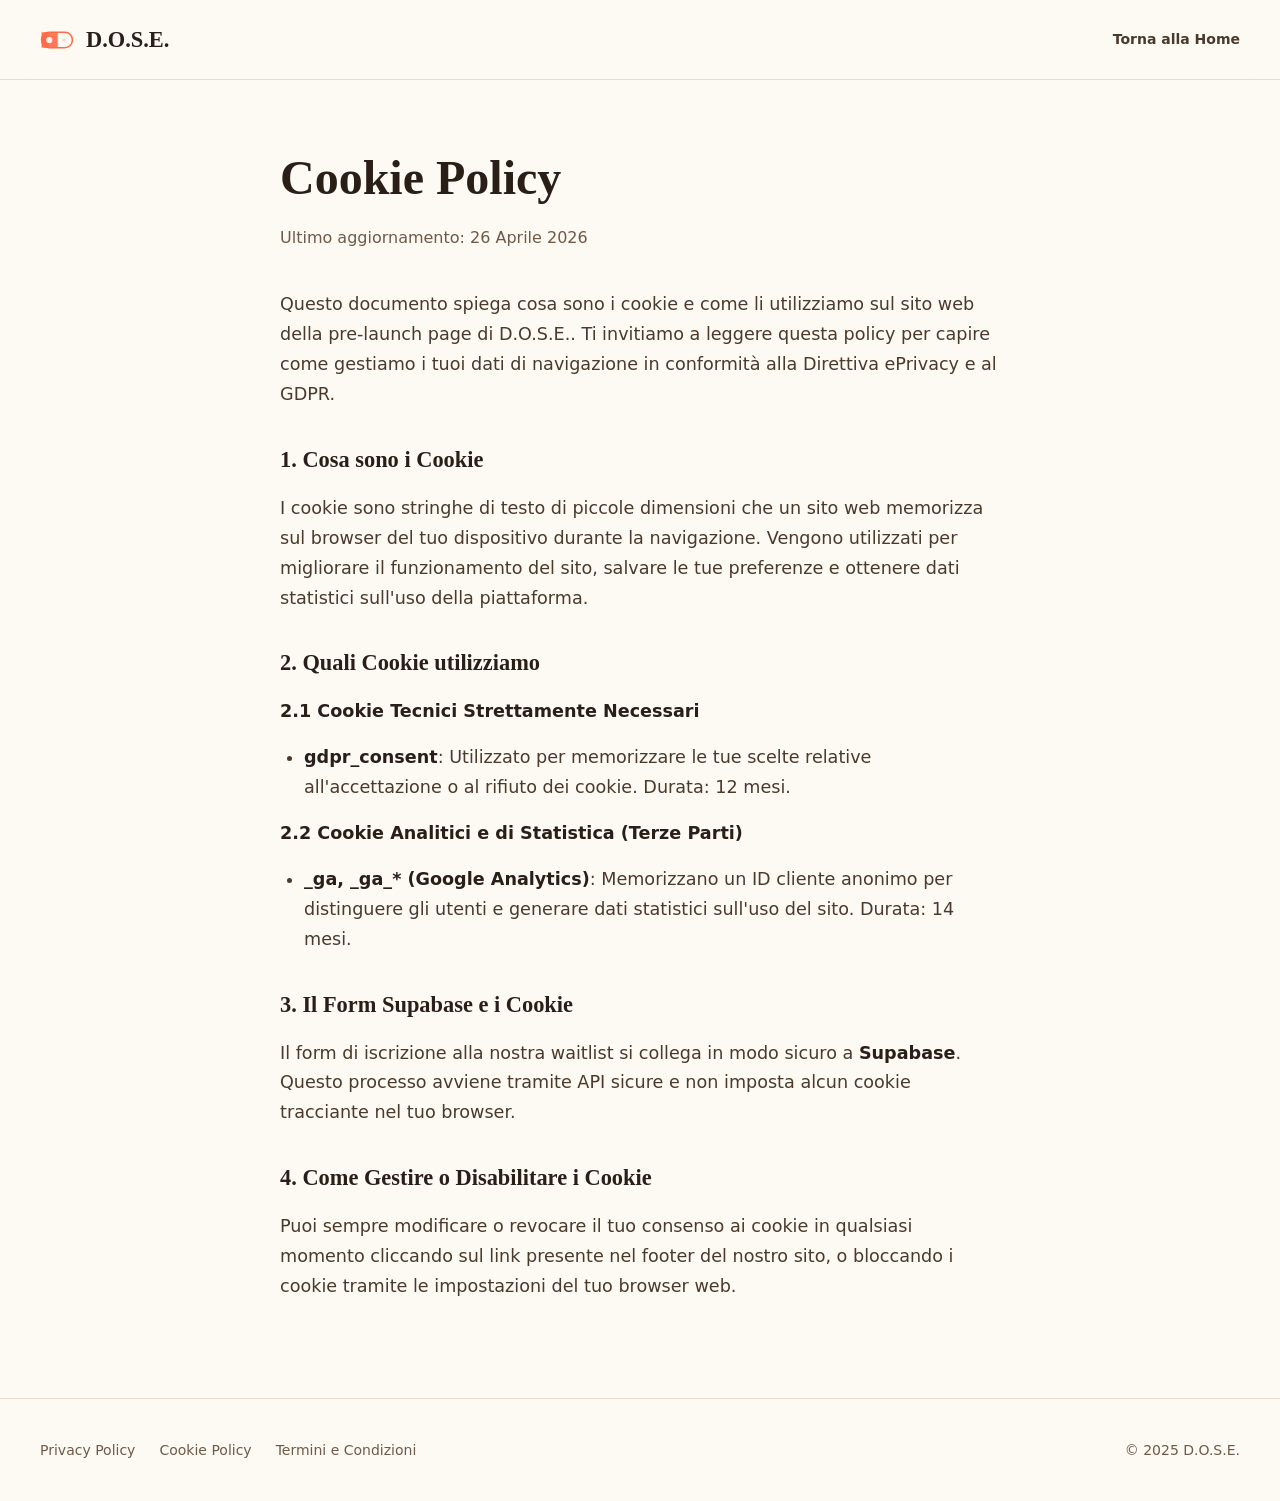
==== commit 50db9cf8: "Live React JSX Mockup: Render mobile feed inside iOS device on landing page" ====
--- a/cookie.html
+++ b/cookie.html
@@ -6,73 +6,67 @@
   <title>Cookie Policy — D.O.S.E.</title>
   <meta name="robots" content="noindex, follow">
   <link rel="icon" type="image/png" href="logo.png">
-  <link rel="preconnect" href="https://fonts.googleapis.com">
-  <link rel="preconnect" href="https://fonts.gstatic.com" crossorigin>
-  <link href="https://fonts.googleapis.com/css2?family=Inter+Tight:wght@400;500;600;700&family=Fraunces:opsz,wght@9..144,400;9..144,500;9..144,600;9..144,700;9..144,800&display=swap" rel="stylesheet">
   <link rel="stylesheet" href="style.css">
   <link rel="stylesheet" href="../shared/gdpr.css">
+  <style>
+    .legal-container { padding: 140px 40px 80px; max-width: 800px; margin: 0 auto; }
+    .legal-content h3 { font-family: var(--font-display); font-size: 1.4rem; color: var(--ink); margin: 32px 0 16px; }
+    .legal-content p, .legal-content ul { font-size: 1.1rem; color: var(--ink-2); line-height: 1.7; margin-bottom: 16px; }
+    .legal-content ul { padding-left: 24px; }
+    .legal-content li { margin-bottom: 8px; }
+    .legal-content strong { color: var(--ink); }
+  </style>
 </head>
-<body class="app-layout legal-page" style="overflow-y: auto;">
+<body>
 
-  <nav id="nav" class="app-topbar" style="position: fixed; width: 100%; top: 0;">
-    <a href="/" class="logo" style="display: flex; align-items: center; gap: 10px; text-decoration: none;">
+  <header class="header">
+    <a href="/" class="header-logo">
       <svg width="34" height="22" viewBox="0 0 44 28" fill="none" xmlns="http://www.w3.org/2000/svg">
         <rect x="2" y="4" width="40" height="20" rx="10" fill="none" stroke="#ff6b48" stroke-width="2"/>
         <rect x="2" y="4" width="21" height="20" rx="0" fill="#ff6b48" opacity=".9"/>
         <rect x="2" y="4" width="10" height="20" rx="10" fill="#ff6b48"/>
-        <rect x="33" y="4" width="10" height="20" rx="10" fill="#ffb59e" opacity=".15"/>
         <circle cx="31" cy="14" r="2" fill="#ffb59e" opacity=".6"/>
         <circle cx="12" cy="14" r="4" fill="white" opacity=".9"/>
       </svg>
-      <span style="font-family: var(--font-display); font-weight: 700; font-size: 1.2rem; color: var(--ink);">D.O.S.E.</span>
+      D.O.S.E.
     </a>
-    <a href="/" style="margin-left: auto; font-size: 14px; font-weight: 600; color: var(--ink-2); text-decoration: none;">Torna alla Home</a>
-  </nav>
+    <a href="/" style="font-weight: 600; font-size: 14px; color: var(--ink-2);">Torna alla Home</a>
+  </header>
 
-  <main style="padding: 120px 24px 80px; max-width: 800px; margin: 0 auto; width: 100%;">
-    <h1 class="dose-display" style="font-size: 36px; margin-bottom: 8px;">Cookie <span>Policy</span></h1>
+  <main class="legal-container">
+    <h1 style="font-family: var(--font-display); font-size: 3rem; margin-bottom: 8px;">Cookie Policy</h1>
     <p style="color: var(--ink-3); margin-bottom: 40px;">Ultimo aggiornamento: 26 Aprile 2026</p>
     
-    <div class="dc-card legal-content" style="padding: 40px; text-align: left; cursor: default; transform: none; box-shadow: var(--sh-sm);">
+    <div class="legal-content">
       <p>Questo documento spiega cosa sono i cookie e come li utilizziamo sul sito web della pre-launch page di D.O.S.E.. Ti invitiamo a leggere questa policy per capire come gestiamo i tuoi dati di navigazione in conformità alla Direttiva ePrivacy e al GDPR.</p>
 
       <h3>1. Cosa sono i Cookie</h3>
-      <p>I cookie sono stringhe di testo di piccole dimensioni che un sito web memorizza sul browser del tuo dispositivo (computer, tablet, smartphone) durante la navigazione. Vengono utilizzati per migliorare il funzionamento del sito, salvare le tue preferenze e ottenere dati statistici sull'uso della piattaforma.</p>
+      <p>I cookie sono stringhe di testo di piccole dimensioni che un sito web memorizza sul browser del tuo dispositivo durante la navigazione. Vengono utilizzati per migliorare il funzionamento del sito, salvare le tue preferenze e ottenere dati statistici sull'uso della piattaforma.</p>
 
       <h3>2. Quali Cookie utilizziamo</h3>
-      <p>Sul nostro sito utilizziamo esclusivamente due macro-categorie di cookie:</p>
-      
       <p><strong>2.1 Cookie Tecnici Strettamente Necessari</strong></p>
-      <p>Sono fondamentali per il corretto funzionamento del sito. Senza questi cookie, la pagina non può funzionare correttamente. Non richiedono il tuo consenso preventivo.</p>
       <ul>
         <li><strong>gdpr_consent</strong>: Utilizzato per memorizzare le tue scelte relative all'accettazione o al rifiuto dei cookie. Durata: 12 mesi.</li>
       </ul>
 
       <p><strong>2.2 Cookie Analitici e di Statistica (Terze Parti)</strong></p>
-      <p>Utilizziamo questi cookie solo ed esclusivamente se ci fornisci il consenso. Servono per raccogliere informazioni in forma anonima su come i visitatori utilizzano il nostro sito.</p>
       <ul>
-        <li><strong>_ga, _ga_* (Google Analytics)</strong>: Memorizzano un ID cliente anonimo per distinguere gli utenti e generare dati statistici sull'uso del sito. I dati IP vengono anonimizzati di default. Durata: 14 mesi.</li>
+        <li><strong>_ga, _ga_* (Google Analytics)</strong>: Memorizzano un ID cliente anonimo per distinguere gli utenti e generare dati statistici sull'uso del sito. Durata: 14 mesi.</li>
       </ul>
 
-      <p><strong>Non utilizziamo cookie di profilazione o di marketing per l'invio di pubblicità mirata.</strong></p>
-
       <h3>3. Il Form Supabase e i Cookie</h3>
-      <p>Il form di iscrizione alla nostra waitlist si collega in modo sicuro a <strong>Supabase</strong>. Questo processo avviene tramite API sicure e non imposta alcun cookie tracciante nel tuo browser. Le uniche informazioni memorizzate sono l'email inserita volontariamente.</p>
+      <p>Il form di iscrizione alla nostra waitlist si collega in modo sicuro a <strong>Supabase</strong>. Questo processo avviene tramite API sicure e non imposta alcun cookie tracciante nel tuo browser.</p>
 
       <h3>4. Come Gestire o Disabilitare i Cookie</h3>
-      <p>Puoi bloccare o cancellare i cookie direttamente dalle impostazioni del tuo browser:</p>
-      <ul>
-        <li><a href="https://support.google.com/chrome/answer/95647" target="_blank" rel="noopener" style="text-decoration: underline;">Google Chrome</a></li>
-        <li><a href="https://support.apple.com/it-it/guide/safari/sfri11471/mac" target="_blank" rel="noopener" style="text-decoration: underline;">Apple Safari</a></li>
-      </ul>
-
-      <h3>5. Ulteriori Informazioni</h3>
-      <p>Per maggiori informazioni sul trattamento dei dati raccolti tramite cookie e su come esercitare i tuoi diritti, ti invitiamo a leggere la nostra <a href="privacy.html" style="color: var(--dose-coral); font-weight: 600; text-decoration: underline;">Privacy Policy</a>.</p>
+      <p>Puoi sempre modificare o revocare il tuo consenso ai cookie in qualsiasi momento cliccando sul link presente nel footer del nostro sito, o bloccando i cookie tramite le impostazioni del tuo browser web.</p>
     </div>
   </main>
 
-  <footer style="text-align: center; padding: 24px; border-top: 1px solid var(--line); color: var(--ink-4); font-size: 13px;">
-    <p>© 2025 D.O.S.E. — Ogni giorno una dose di realtà positiva</p>
+  <footer class="footer">
+    <a href="privacy.html">Privacy Policy</a>
+    <a href="cookie.html">Cookie Policy</a>
+    <a href="termini.html">Termini e Condizioni</a>
+    <span style="margin-left: auto;">© 2025 D.O.S.E.</span>
   </footer>
 
 </body>
--- a/style.css
+++ b/style.css
@@ -1,4 +1,4 @@
-/* D.O.S.E. — Design System (App Shell layout) */
+/* D.O.S.E. — Design System & Landing Page Styles */
 
 :root {
   /* Brand */
@@ -22,341 +22,164 @@
   --cream: #fff8ee;
   --white: #ffffff;
 
-  /* Semantic */
-  --verified: #2f8f5e;
-  --verified-bg: #e1f4e8;
-  --warn: #c46a1a;
-  --warn-bg: #fbecd6;
-  --danger: #c53d3d;
-  --danger-bg: #fbe2e2;
-
-  /* Tier */
-  --premium: #d4a248;
-  --pro: #8a4dd9;
-  --donor: #c0673e;
-
   /* Type */
   --font-sans: "Inter Tight", "SF Pro Text", -apple-system, BlinkMacSystemFont, system-ui, sans-serif;
   --font-display: "Fraunces", "Source Serif Pro", Georgia, serif;
   --font-mono: "JetBrains Mono", "SF Mono", ui-monospace, monospace;
 
-  /* Radius */
-  --r-sm: 6px;
+  /* Radius & Shadow */
   --r-md: 10px;
   --r-lg: 14px;
   --r-xl: 20px;
   --r-2xl: 28px;
   --r-full: 9999px;
-
-  /* Shadow */
   --sh-sm: 0 1px 2px rgba(60, 30, 10, 0.04);
   --sh-md: 0 4px 14px rgba(80, 40, 15, 0.08);
-  --sh-lg: 0 10px 32px rgba(80, 40, 15, 0.12);
+  --sh-lg: 0 20px 40px rgba(80, 40, 15, 0.15);
 }
 
 @import url('https://fonts.googleapis.com/css2?family=Inter+Tight:wght@400;500;600;700&family=Fraunces:opsz,wght@9..144,400;9..144,500;9..144,600;9..144,700;9..144,800&display=swap');
 
 *,*::before,*::after{box-sizing:border-box;margin:0;padding:0}
 html{scroll-behavior:smooth;-webkit-font-smoothing:antialiased}
-body{background:var(--paper);color:var(--ink);font-family:var(--font-sans);line-height:1.6;overflow:hidden;font-feature-settings:"ss01","cv11";}
+body{background:var(--paper);color:var(--ink);font-family:var(--font-sans);line-height:1.6;overflow-x:hidden;}
 img,svg{display:block;max-width:100%}
 a{color:inherit;text-decoration:none}
 button,input{font-family:inherit;outline:none;}
 
-/* APP SHELL LAYOUT */
-.app-layout {
-  display: flex;
-  height: 100vh;
-  width: 100vw;
-  overflow: hidden;
-  background: var(--paper);
-}
-
-.app-sidebar {
-  width: 250px;
-  border-right: 1px solid var(--line);
-  background: var(--paper);
-  display: flex;
-  flex-direction: column;
-  padding: 24px 16px;
-  flex-shrink: 0;
-  overflow-y: auto;
-}
-
-.app-main {
-  flex: 1;
-  min-width: 0;
-  overflow-y: auto;
-  position: relative;
-  scroll-behavior: smooth;
-}
-
-.app-right {
-  width: 300px;
-  border-left: 1px solid var(--line);
-  background: var(--paper);
-  display: flex;
-  flex-direction: column;
-  padding: 24px 24px 24px 16px;
-  gap: 24px;
-  flex-shrink: 0;
-  overflow-y: auto;
-}
-
-.app-topbar {
+/* Header */
+.header {
+  position: fixed;
+  top: 0; left: 0; right: 0;
+  height: 80px;
   display: flex;
   align-items: center;
-  gap: 16px;
-  padding: 20px 32px;
+  justify-content: space-between;
+  padding: 0 40px;
+  background: rgba(253, 249, 243, 0.85);
+  backdrop-filter: blur(20px);
+  z-index: 100;
   border-bottom: 1px solid var(--line);
-  background: rgba(253,249,243,.9);
-  backdrop-filter: blur(12px);
-  position: sticky;
-  top: 0;
-  z-index: 20;
 }
-
-/* SIDEBAR COMPONENTS */
-.nav-item {
+.header-logo {
   display: flex;
   align-items: center;
   gap: 12px;
-  padding: 10px 14px;
-  border-radius: var(--r-md);
-  color: var(--ink-2);
-  font-size: 14.5px;
-  font-weight: 500;
-  cursor: pointer;
-  transition: all 0.2s ease;
-  text-decoration: none;
-}
-.nav-item:hover {
-  background: var(--paper-2);
+  font-family: var(--font-display);
+  font-weight: 700;
+  font-size: 1.4rem;
   color: var(--ink);
 }
-.nav-item.active {
-  background: var(--dose-peach-soft);
-  color: var(--ink);
-  font-weight: 600;
+
+/* Hero Section */
+.hero {
+  min-height: 100vh;
+  display: flex;
+  align-items: center;
+  padding: 120px 40px 60px;
+  max-width: 1400px;
+  margin: 0 auto;
+  gap: 60px;
 }
-.nav-badge {
-  margin-left: auto;
-  min-width: 20px;
-  height: 20px;
-  padding: 0 6px;
-  border-radius: var(--r-full);
-  background: var(--dose-coral);
-  color: #fff;
-  font-size: 11px;
-  font-weight: 700;
+.hero-content {
+  flex: 1;
+  max-width: 600px;
+}
+.hero-pill {
   display: inline-flex;
   align-items: center;
-  justify-content: center;
+  gap: 8px;
+  padding: 6px 16px;
+  background: var(--dose-peach-soft);
+  color: var(--dose-coral-deep);
+  border-radius: var(--r-full);
+  font-size: 13px;
+  font-weight: 700;
+  margin-bottom: 24px;
+  border: 1px solid rgba(255,107,72,0.2);
 }
-.nav-sub {
-  margin-left: auto;
-  font-size: 11.5px;
-  color: var(--ink-4);
+.hero h1 {
+  font-family: var(--font-display);
+  font-size: clamp(2.5rem, 5vw, 4.2rem);
+  line-height: 1.05;
+  color: var(--ink);
+  margin-bottom: 24px;
+  letter-spacing: -0.02em;
 }
-.nav-heading {
-  font-size: 11px;
-  font-weight: 700;
-  letter-spacing: 0.08em;
-  color: var(--ink-4);
-  text-transform: uppercase;
-  padding: 20px 14px 6px;
+.hero p {
+  font-size: 1.2rem;
+  color: var(--ink-2);
+  margin-bottom: 40px;
 }
 
-/* MAIN FEED COMPONENTS */
-.feed-content {
-  padding: 24px 32px 80px;
-  display: flex;
-  flex-direction: column;
-  gap: 24px;
-  max-width: 800px;
-  margin: 0 auto;
-}
-
-.waitlist-card {
-  background: linear-gradient(135deg, var(--dose-coral), var(--dose-gold));
-  border-radius: var(--r-xl);
-  padding: 40px;
-  color: #fff;
-  box-shadow: var(--sh-md);
-  position: relative;
-  overflow: hidden;
-}
-.waitlist-card::after {
-  content: "";
-  position: absolute;
-  top: -50%; right: -20%;
-  width: 400px; height: 400px;
-  background: radial-gradient(circle, rgba(255,255,255,0.15) 0%, transparent 70%);
-  border-radius: 50%;
-  pointer-events: none;
-}
-.waitlist-card h2 {
-  font-family: var(--font-display);
-  font-size: clamp(1.8rem, 4vw, 2.4rem);
-  line-height: 1.1;
-  margin-bottom: 14px;
-  letter-spacing: -0.02em;
-}
+/* Waitlist Form */
 .waitlist-form {
   display: flex;
   gap: 12px;
-  margin-top: 24px;
+  background: var(--white);
+  padding: 8px;
+  border-radius: var(--r-xl);
+  box-shadow: var(--sh-md);
+  border: 1px solid var(--line);
 }
 .waitlist-form input {
   flex: 1;
-  padding: 16px 20px;
+  border: none;
+  background: transparent;
+  padding: 0 20px;
+  font-size: 16px;
+  color: var(--ink);
+}
+.waitlist-form button {
+  background: var(--ink);
+  color: var(--white);
+  border: none;
+  padding: 16px 32px;
   border-radius: var(--r-lg);
-  border: 1px solid rgba(255,255,255,0.3);
-  background: rgba(255,255,255,0.2);
-  color: #fff;
-  font-size: 15px;
-  backdrop-filter: blur(8px);
-  transition: border-color 0.2s;
-}
-.waitlist-form input::placeholder { color: rgba(255,255,255,0.7); }
-.waitlist-form input:focus { border-color: rgba(255,255,255,0.9); }
-.waitlist-form button {
-  padding: 16px 28px;
-  border-radius: var(--r-lg);
-  background: var(--ink);
-  color: var(--paper);
   font-weight: 600;
   font-size: 15px;
-  border: none;
   cursor: pointer;
-  transition: transform 0.2s, box-shadow 0.2s;
-  white-space: nowrap;
+  transition: transform 0.2s;
 }
 .waitlist-form button:hover {
-  transform: translateY(-2px);
-  box-shadow: 0 8px 20px rgba(42,31,23,0.3);
+  transform: scale(1.02);
 }
 
-.dose-pill {
-  display: inline-flex;
+/* React Mockup Container */
+.hero-mockup {
+  flex: 1;
+  display: flex;
+  justify-content: center;
   align-items: center;
-  gap: 6px;
-  height: 32px;
-  padding: 0 14px;
-  border-radius: var(--r-full);
-  font-size: 13px;
-  font-weight: 500;
-  white-space: nowrap;
-  background: var(--white);
-  border: 1px solid var(--line);
-  color: var(--ink-2);
-  cursor: pointer;
-  transition: all 0.2s;
+  position: relative;
 }
-.dose-pill.active {
-  background: var(--ink);
-  color: var(--paper);
-  border-color: var(--ink);
+.hero-mockup::before {
+  content: "";
+  position: absolute;
+  width: 120%;
+  height: 120%;
+  background: radial-gradient(circle, var(--dose-peach-soft) 0%, transparent 70%);
+  z-index: -1;
 }
 
-/* Post Cards */
-.post-grid {
-  display: grid;
-  grid-template-columns: repeat(auto-fill, minmax(300px, 1fr));
-  gap: 20px;
+/* Footer */
+.footer {
+  padding: 40px;
+  text-align: center;
+  border-top: 1px solid var(--line);
+  color: var(--ink-3);
+  font-size: 14px;
+  display: flex;
+  justify-content: center;
+  gap: 24px;
 }
-.dc-card {
-  background: var(--white);
-  border: 1px solid var(--line);
-  border-radius: var(--r-xl);
-  padding: 20px;
-  box-shadow: var(--sh-sm);
-  transition: transform 0.2s, box-shadow 0.2s;
-  display: flex;
-  flex-direction: column;
-  cursor: pointer;
-}
-.dc-card:hover {
-  transform: translateY(-4px);
-  box-shadow: var(--sh-md);
-}
-.post-header {
-  display: flex;
-  align-items: center;
-  gap: 12px;
-  margin-bottom: 14px;
-}
-.avatar {
-  width: 40px; height: 40px;
-  border-radius: 50%;
-  display: flex;
-  align-items: center;
-  justify-content: center;
-  color: #fff;
-  font-weight: 700;
-  font-size: 14px;
-}
-.av-teal { background: linear-gradient(135deg, #6fc9a7, #2f8f5e); }
-.av-amber { background: linear-gradient(135deg, #f5b962, #d97a2c); }
-.av-rose { background: linear-gradient(135deg, #ffb59e, #ff6b48); }
-
-.post-verified {
-  display: inline-flex;
-  align-items: center;
-  gap: 4px;
-  background: var(--verified-bg);
-  color: var(--verified);
-  font-size: 11px;
-  font-weight: 700;
-  padding: 4px 8px;
-  border-radius: var(--r-full);
-}
-
-/* Scrollbars */
-::-webkit-scrollbar { width: 6px; height: 6px; }
-::-webkit-scrollbar-thumb { background: rgba(0,0,0,0.1); border-radius: 10px; }
-::-webkit-scrollbar-track { background: transparent; }
-
-/* Hamburger */
-.mobile-nav-toggle { display: none; }
+.footer a:hover { color: var(--dose-coral); }
 
 /* Responsive */
-@media(max-width: 1024px) {
-  .app-right { display: none; }
+@media (max-width: 968px) {
+  .hero { flex-direction: column; text-align: center; padding-top: 140px; }
+  .hero-content { margin: 0 auto; }
+  .waitlist-form { flex-direction: column; background: transparent; box-shadow: none; border: none; padding: 0; }
+  .waitlist-form input { padding: 16px 20px; border-radius: var(--r-lg); border: 1px solid var(--line); background: var(--white); }
+  .waitlist-form button { width: 100%; }
 }
-@media(max-width: 768px) {
-  .app-sidebar { 
-    position: fixed; 
-    top: 0; left: -280px; 
-    width: 280px; 
-    height: 100vh; 
-    z-index: 100; 
-    transition: left 0.3s ease; 
-    box-shadow: var(--sh-lg);
-  }
-  .app-sidebar.open { left: 0; }
-  .mobile-nav-toggle { 
-    display: flex; 
-    flex-direction: column; 
-    gap: 4px; 
-    width: 40px; 
-    height: 40px; 
-    align-items: center; 
-    justify-content: center; 
-    border: 1px solid var(--line); 
-    border-radius: var(--r-md);
-    background: transparent;
-  }
-  .mobile-nav-toggle span { display: block; width: 18px; height: 2px; background: var(--ink); border-radius: 2px; }
-  .waitlist-form { flex-direction: column; }
-  .app-topbar { padding: 16px 20px; }
-  .feed-content { padding: 20px 20px 80px; }
-}
-
-/* Legals page specific overrides */
-.legal-page { overflow-y: auto !important; }
-.legal-content h3 { font-family: var(--font-display); font-size: 1.4rem; color: var(--ink); margin: 32px 0 16px; }
-.legal-content p, .legal-content ul { font-size: 1.05rem; color: var(--ink-2); line-height: 1.7; margin-bottom: 16px; }
-.legal-content ul { padding-left: 24px; }
-.legal-content li { margin-bottom: 8px; }
-.legal-content strong { color: var(--ink); }
